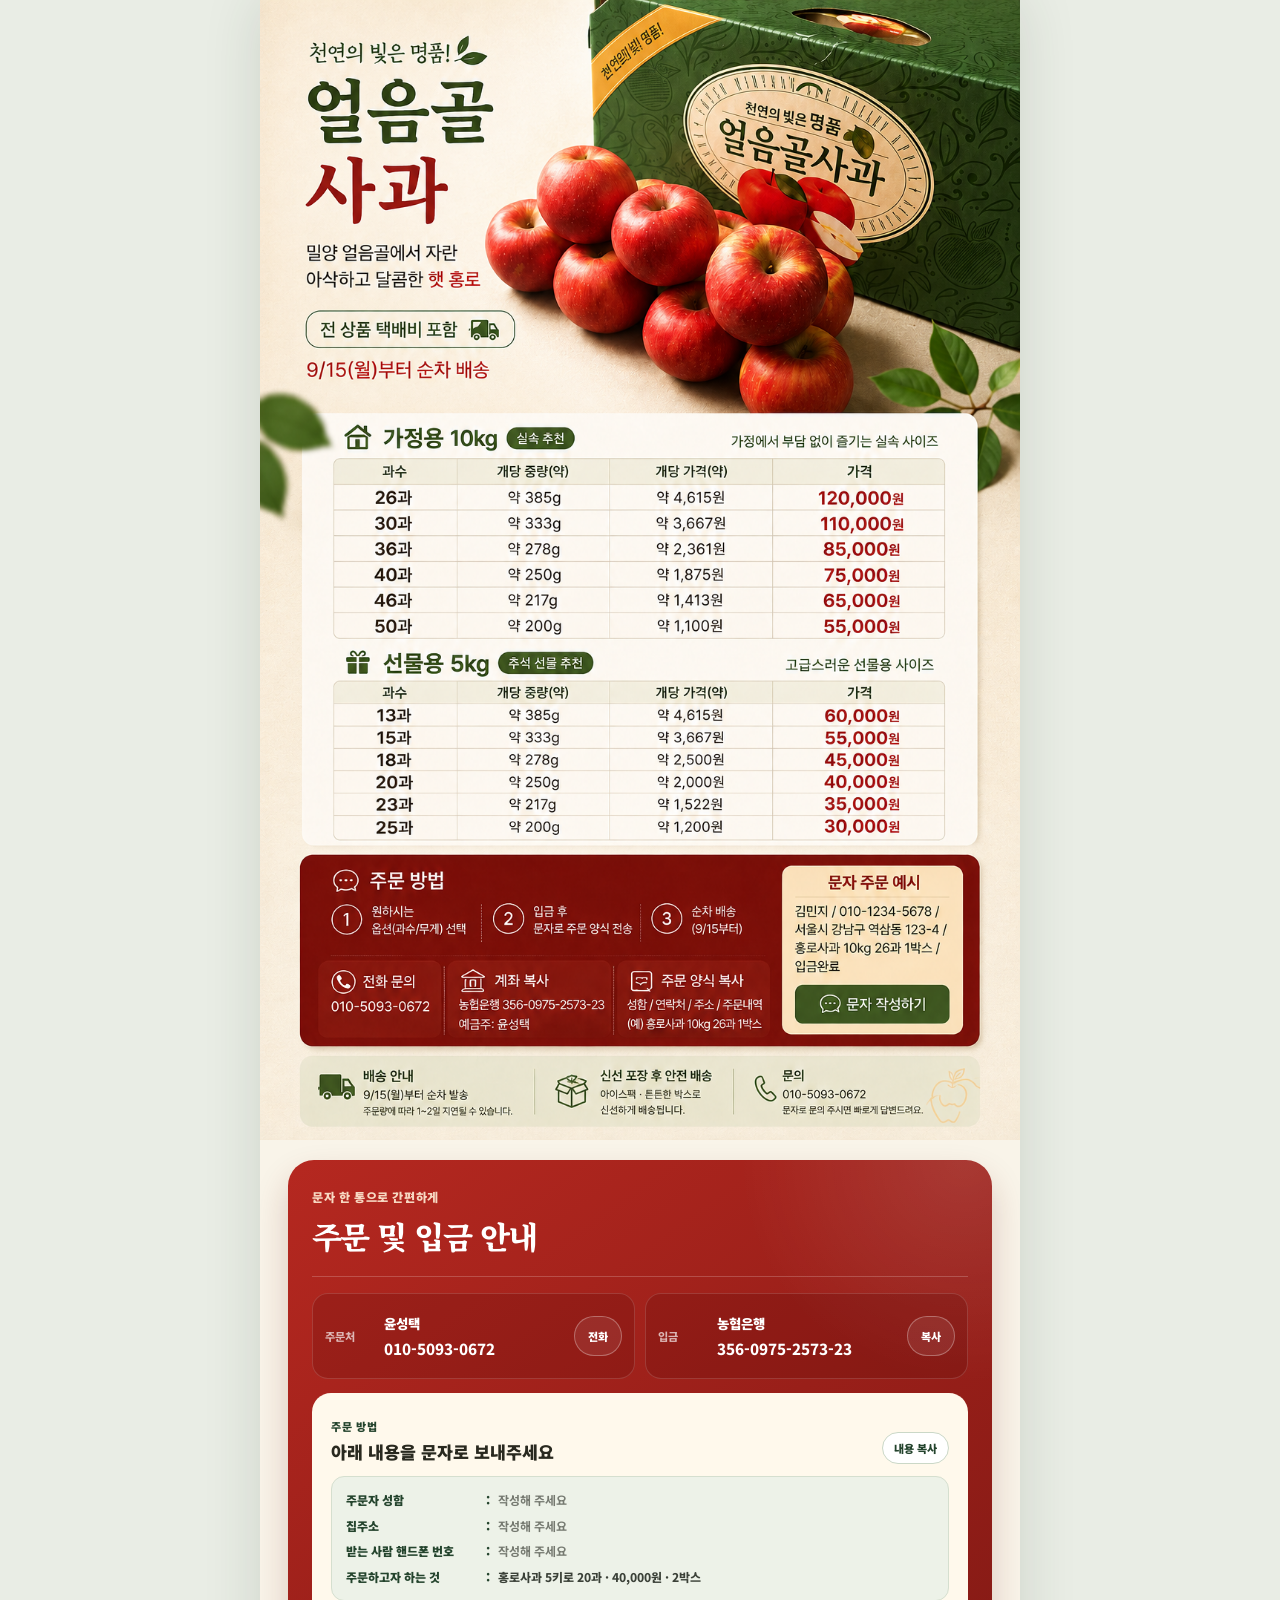
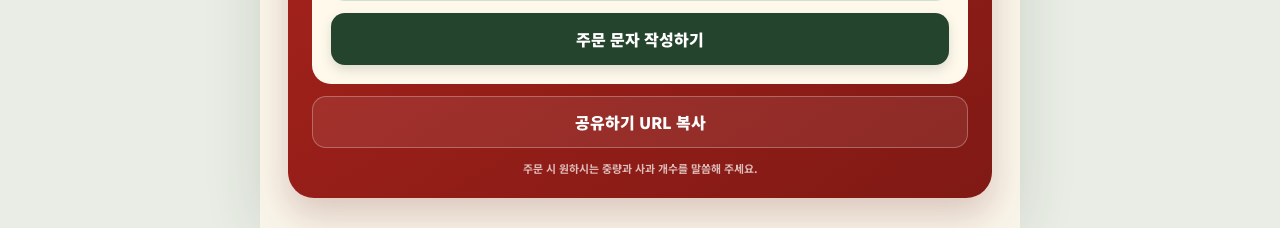
==== index.html @ 50e3d748 "poster2" ====
<!doctype html>
<html lang="ko">
  <head>
    <meta charset="UTF-8" />
    <meta name="viewport" content="width=device-width,initial-scale=1.0" />
    <meta name="theme-color" content="#31563a" />
    <meta
      name="description"
      content="밀양 얼음골 홍로 사과 가격표입니다. 가정용 10kg, 선물용 5kg 가격과 주문 정보를 확인하세요."
    />
    <title>얼음골 사과 · 홍로 가격표</title>
    <link rel="preconnect" href="https://fonts.googleapis.com" />
    <link rel="preconnect" href="https://fonts.gstatic.com" crossorigin />
    <link
      href="https://fonts.googleapis.com/css2?family=Noto+Sans+KR:wght@500;600;700;800;900&family=Noto+Serif+KR:wght@700;800;900&display=swap"
      rel="stylesheet"
    />
    <link rel="stylesheet" href="styles.css?v=20260901-5" />
  </head>
  <body>
    <main>
      <section class="poster" aria-label="얼음골 사과 상품 및 가격 안내">
        <img
          src="./poster2.png"
          alt="얼음골 사과 홍로 상품 안내. 가정용 10kg과 선물용 5kg 가격표, 9월 15일 배송 시작 안내"
        />
      </section>
      <section class="order-card" aria-labelledby="order-title">
        <div class="order-title-wrap">
          <p class="section-kicker">문자 한 통으로 간편하게</p>
          <h2 id="order-title">주문 및 입금 안내</h2>
        </div>
        <div class="order-grid">
          <div class="info-row">
            <span class="info-label">주문처</span>
            <div class="info-copy">
              <strong>윤성택</strong><a href="tel:01050930672">010-5093-0672</a>
            </div>
            <a
              class="icon-button"
              href="tel:01050930672"
              aria-label="윤성택에게 전화하기"
              >전화</a
            >
          </div>
          <div class="info-row">
            <span class="info-label">입금</span>
            <div class="info-copy">
              <strong>농협은행</strong
              ><button class="account" type="button" data-copy="3560975257323">
                356-0975-2573-23
              </button>
            </div>
            <button
              class="icon-button"
              type="button"
              data-copy="3560975257323"
              aria-label="계좌번호 복사"
            >
              복사
            </button>
          </div>
        </div>
        <div class="order-method">
          <div class="order-method-heading">
            <div>
              <span>주문 방법</span>
              <h3>아래 내용을 문자로 보내주세요</h3>
            </div>
            <button class="template-copy" type="button" id="copyOrderButton">
              내용 복사
            </button>
          </div>
          <div class="order-template" aria-label="주문 문자 양식">
            <p>
              <span>주문자 성함</span><strong>:</strong><em>작성해 주세요</em>
            </p>
            <p><span>집주소</span><strong>:</strong><em>작성해 주세요</em></p>
            <p>
              <span>받는 사람 핸드폰 번호</span><strong>:</strong
              ><em>작성해 주세요</em>
            </p>
            <p class="example">
              <span>주문하고자 하는 것</span><strong>:</strong
              ><em>홍로사과 5키로 20과 · 40,000원 · 2박스</em>
            </p>
          </div>
          <a class="sms-button" id="smsButton" href="sms:01050930672"
            >주문 문자 작성하기</a
          >
        </div>
        <button class="share-button" type="button" id="shareButton">
          공유하기 URL 복사
        </button>
        <p class="order-note">
          주문 시 원하시는 중량과 사과 개수를 말씀해 주세요.
        </p>
      </section>
    </main>
    <div class="toast" role="status" aria-live="polite"></div>
    <script src="script.js?v=20260901-5"></script>
  </body>
</html>
---- styles.css ----
:root {
  color-scheme: light;
  --green: #31563a;
  --green-deep: #24442d;
  --green-soft: #edf2e8;
  --red: #b92821;
  --red-deep: #8f1c17;
  --cream: #fff7e8;
  --ink: #29291f;
  font-family: "Noto Sans KR", "Apple SD Gothic Neo", sans-serif;
}

* { box-sizing: border-box; }
html { background: #e9ede5; }
body { margin: 0; color: var(--ink); background: #e9ede5; }
button, a { -webkit-tap-highlight-color: transparent; }
button { font: inherit; }
a { color: inherit; }

main {
  width: min(100%, 760px);
  min-height: 100vh;
  margin: 0 auto;
  overflow: hidden;
  background: #f9f4e9;
  box-shadow: 0 0 54px rgba(46, 58, 43, .14);
}

.poster { margin: 0; padding: 0; background: #fbf4e7; }
.poster img { display: block; width: 100%; height: auto; }

.order-card {
  margin: 20px 28px 30px;
  padding: 28px 24px 22px;
  border-radius: 26px;
  color: #fff;
  background:
    radial-gradient(circle at 96% 0%, rgba(255,255,255,.11), transparent 14rem),
    linear-gradient(145deg, #b52820 0%, #991f19 52%, #801914 100%);
  box-shadow: 0 17px 34px rgba(104, 24, 18, .20);
}

.order-title-wrap {
  padding-bottom: 18px;
  border-bottom: 1px solid rgba(255,255,255,.20);
}
.section-kicker {
  margin: 0 0 7px;
  color: #f7d8c2;
  font-size: .76rem;
  font-weight: 900;
  letter-spacing: .05em;
}
.order-card h2 {
  margin: 0;
  font-family: "Noto Serif KR", serif;
  font-size: 1.95rem;
  font-weight: 900;
  letter-spacing: -.05em;
}

.order-grid {
  display: grid;
  grid-template-columns: 1fr 1fr;
  gap: 10px;
  margin-top: 16px;
}
.info-row {
  display: grid;
  grid-template-columns: 50px 1fr 48px;
  min-height: 86px;
  padding: 12px;
  align-items: center;
  gap: 9px;
  border: 1px solid rgba(255,255,255,.14);
  border-radius: 16px;
  background: rgba(65, 6, 5, .16);
}
.info-label {
  color: rgba(255,255,255,.68);
  font-size: .70rem;
  font-weight: 800;
}
.info-copy { min-width: 0; }
.info-copy strong {
  display: block;
  margin-bottom: 3px;
  font-size: .84rem;
  font-weight: 900;
}
.info-copy a,
.account {
  color: #fff;
  font-size: .95rem;
  font-weight: 800;
  line-height: 1.35;
  text-decoration: none;
}
.account {
  max-width: 100%;
  padding: 0;
  border: 0;
  background: none;
  text-align: left;
  cursor: pointer;
}
.icon-button {
  display: grid;
  min-width: 44px;
  height: 40px;
  padding: 0 8px;
  place-items: center;
  border: 1px solid rgba(255,255,255,.30);
  border-radius: 999px;
  color: #fff;
  background: rgba(255,255,255,.08);
  font-size: .69rem;
  font-weight: 900;
  text-decoration: none;
  cursor: pointer;
}

.order-method {
  margin-top: 14px;
  padding: 19px;
  border-radius: 19px;
  color: var(--ink);
  background: #fff9ec;
}
.order-method-heading {
  display: flex;
  align-items: flex-end;
  justify-content: space-between;
  gap: 12px;
  margin-bottom: 12px;
}
.order-method-heading span {
  color: var(--green-deep);
  font-size: .69rem;
  font-weight: 900;
  letter-spacing: .07em;
}
.order-method-heading h3 {
  margin: 3px 0 0;
  font-size: 1.08rem;
  font-weight: 900;
}
.template-copy {
  flex: none;
  padding: 7px 11px;
  border: 1px solid #cbd8c7;
  border-radius: 999px;
  color: var(--green-deep);
  background: #fff;
  font-size: .69rem;
  font-weight: 900;
  cursor: pointer;
}
.order-template {
  padding: 14px;
  border: 1px solid #d5dfcf;
  border-radius: 13px;
  background: var(--green-soft);
}
.order-template p {
  display: grid;
  grid-template-columns: 136px 8px 1fr;
  gap: 4px;
  margin: 0;
  align-items: start;
  color: #4a5147;
  font-size: .75rem;
  font-weight: 700;
  line-height: 1.55;
}
.order-template p + p { margin-top: 7px; }
.order-template span,
.order-template strong { color: var(--green-deep); font-weight: 900; }
.order-template em { color: #757970; font-style: normal; font-weight: 700; }
.order-template .example em { color: #3b4138; font-weight: 800; }

.sms-button,
.share-button {
  display: flex;
  width: 100%;
  min-height: 52px;
  justify-content: center;
  align-items: center;
  border-radius: 14px;
  font-weight: 900;
  cursor: pointer;
}
.sms-button {
  margin-top: 12px;
  border: 0;
  color: #fff;
  background: var(--green-deep);
  text-decoration: none;
  box-shadow: 0 5px 12px rgba(38, 68, 45, .16);
}
.share-button {
  margin-top: 12px;
  border: 1px solid rgba(255,255,255,.28);
  color: #fff;
  background: rgba(255,255,255,.08);
}
.order-note {
  margin: 12px 0 0;
  color: rgba(255,255,255,.70);
  font-size: .68rem;
  font-weight: 700;
  text-align: center;
}

.toast {
  position: fixed;
  left: 50%;
  bottom: 24px;
  z-index: 20;
  padding: 11px 16px;
  border-radius: 999px;
  color: #fff;
  background: rgba(31, 31, 27, .94);
  font-size: .84rem;
  font-weight: 700;
  opacity: 0;
  pointer-events: none;
  transform: translate(-50%, 10px);
  transition: .2s ease;
}
.toast.show { opacity: 1; transform: translate(-50%, 0); }

button:focus-visible,
a:focus-visible { outline: 3px solid rgba(255,255,255,.85); outline-offset: 3px; }

@media (max-width: 600px) {
  .order-card { margin: 12px 14px 24px; padding: 23px 16px 18px; border-radius: 22px; }
  .order-grid { grid-template-columns: 1fr; }
  .order-method { padding: 16px; }
  .order-template p { grid-template-columns: 1fr; gap: 1px; }
  .order-template p strong { display: none; }
  .order-template p em { margin-top: 1px; }
}

@media (max-width: 390px) {
  .order-card h2 { font-size: 1.65rem; }
  .order-method-heading { align-items: flex-start; }
  .order-method-heading h3 { font-size: .98rem; }
  .template-copy { padding: 6px 9px; }
}

@media (prefers-reduced-motion: reduce) {
  * { transition: none !important; }
}
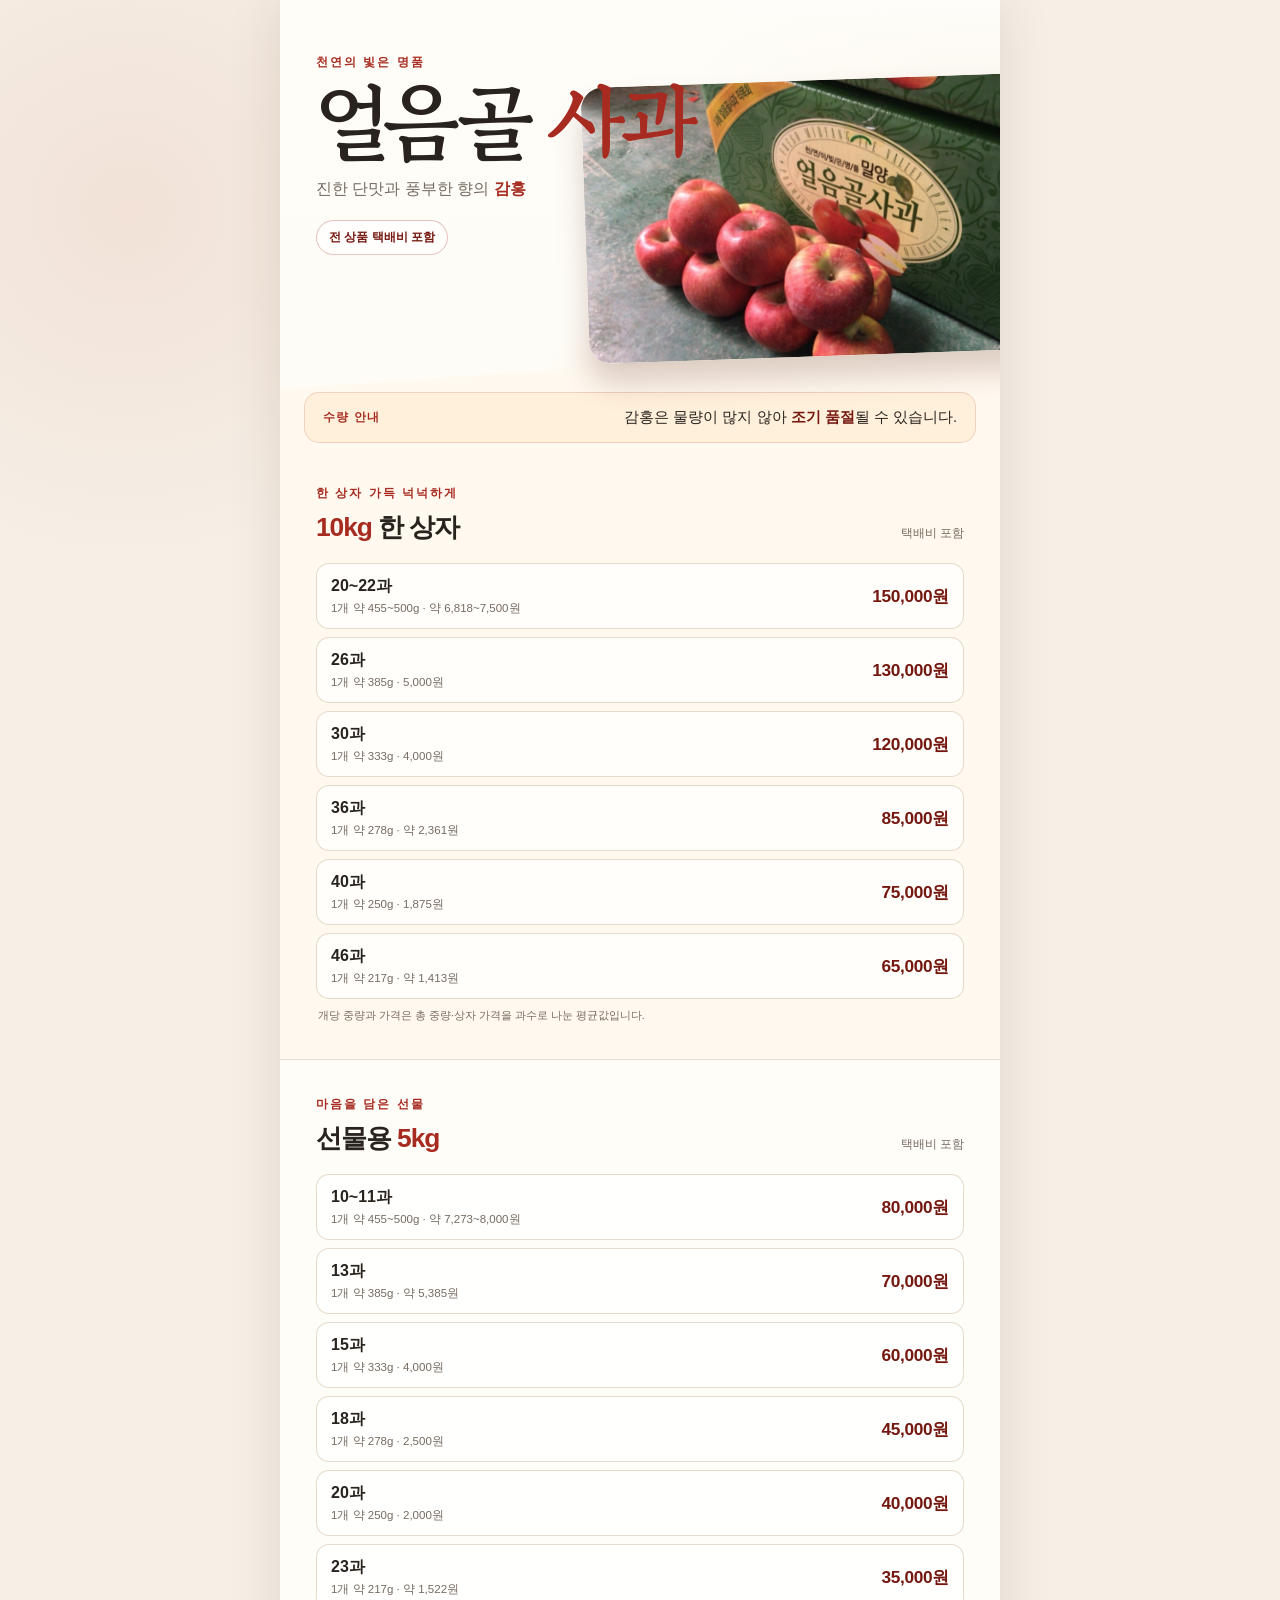
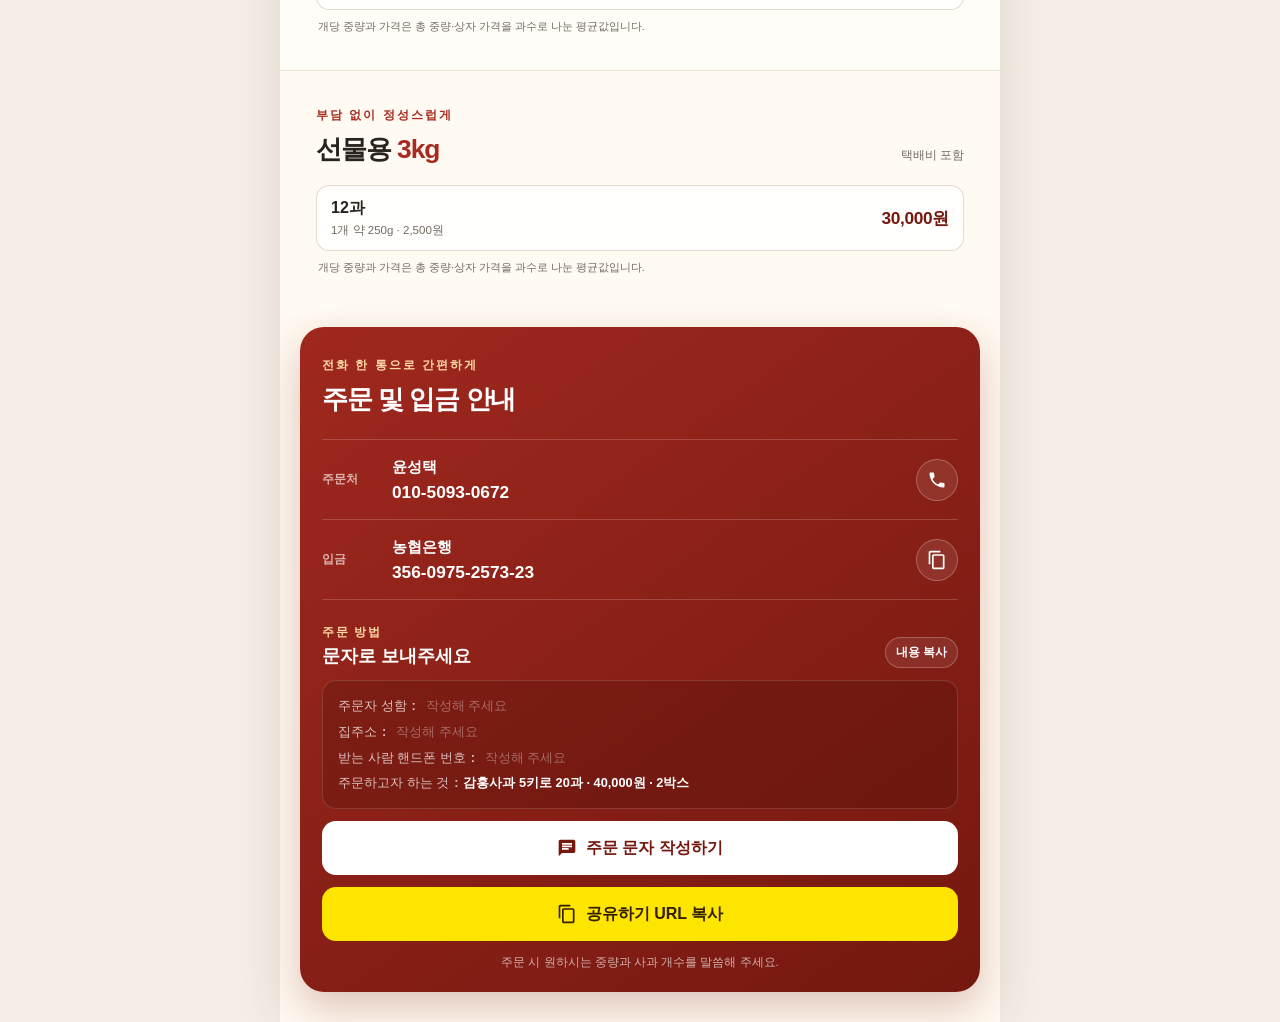
==== commit c31c9ffa: "Update price page for Gamhong apples" ====
--- a/index.html
+++ b/index.html
@@ -2,62 +2,128 @@
 <html lang="ko">
   <head>
     <meta charset="UTF-8" />
-    <meta name="viewport" content="width=device-width,initial-scale=1.0" />
-    <meta name="theme-color" content="#31563a" />
+    <meta name="viewport" content="width=device-width, initial-scale=1.0" />
+    <meta name="theme-color" content="#8f1d16" />
     <meta
       name="description"
-      content="밀양 얼음골 홍로 사과 가격표입니다. 가정용 10kg, 선물용 5kg 가격과 주문 정보를 확인하세요."
+      content="밀양 얼음골 감홍 사과 가격표입니다. 10kg, 선물용 5kg·3kg 가격과 주문 정보를 확인하세요."
     />
-    <title>얼음골 사과 · 홍로 가격표</title>
+    <meta property="og:type" content="website" />
+    <meta property="og:title" content="얼음골 사과 · 감홍 가격표" />
+    <meta
+      property="og:description"
+      content="10kg · 선물용 5kg·3kg / 택배비 포함"
+    />
+    <meta property="og:url" content="https://dev-wonny.github.io/eoreumgol-apple/?v=20261009-gamhong" />
+    <meta property="og:image" content="https://dev-wonny.github.io/eoreumgol-apple/apple-preview-20260915.png" />
+    <meta property="og:image:type" content="image/png" />
+    <meta property="og:image:width" content="1080" />
+    <meta property="og:image:height" content="584" />
+    <meta property="og:image:alt" content="빨간 얼음골 사과와 초록색 사과 상자" />
+    <title>얼음골 사과 · 감홍 가격표</title>
     <link rel="preconnect" href="https://fonts.googleapis.com" />
     <link rel="preconnect" href="https://fonts.gstatic.com" crossorigin />
     <link
-      href="https://fonts.googleapis.com/css2?family=Noto+Sans+KR:wght@500;600;700;800;900&family=Noto+Serif+KR:wght@700;800;900&display=swap"
+      href="https://fonts.googleapis.com/css2?family=Gowun+Batang:wght@700&family=Pretendard:wght@400;500;600;700;800&display=swap"
       rel="stylesheet"
     />
-    <link rel="stylesheet" href="styles.css?v=20260901-5" />
+    <link rel="stylesheet" href="styles.css" />
   </head>
   <body>
     <main>
-      <section class="poster" aria-label="얼음골 사과 상품 및 가격 안내">
-        <img
-          src="./poster2.png"
-          alt="얼음골 사과 홍로 상품 안내. 가정용 10kg과 선물용 5kg 가격표, 9월 15일 배송 시작 안내"
-        />
+      <section class="hero" aria-labelledby="page-title">
+        <div class="hero-copy">
+          <p class="eyebrow">천연의 빛은 명품</p>
+          <h1 id="page-title">얼음골 <span>사과</span></h1>
+          <p class="variety">진한 단맛과 풍부한 향의 <strong>감홍</strong></p>
+          <div class="delivery-badge">전 상품 택배비 포함</div>
+        </div>
+        <div class="apple-visual" aria-hidden="true">
+          <div class="leaf"></div>
+          <div class="apple-glow"></div>
+          <img src="apple-box.png" alt="" />
+        </div>
       </section>
+
+      <div class="availability-notice" role="note">
+        <span>수량 안내</span>
+        <p>감홍은 물량이 많지 않아 <strong>조기 품절</strong>될 수 있습니다.</p>
+      </div>
+
+      <section class="price-section" aria-labelledby="home-title">
+        <div class="section-heading">
+          <div>
+            <p class="section-kicker">한 상자 가득 넉넉하게</p>
+            <h2 id="home-title"><span>10kg</span> 한 상자</h2>
+          </div>
+          <p>택배비 포함</p>
+        </div>
+        <ul class="price-list">
+          <li><div class="count-info"><span class="count">20~22과</span><small>1개 약 455~500g · 약 6,818~7,500원</small></div><strong>150,000원</strong></li>
+          <li><div class="count-info"><span class="count">26과</span><small>1개 약 385g · 5,000원</small></div><strong>130,000원</strong></li>
+          <li><div class="count-info"><span class="count">30과</span><small>1개 약 333g · 4,000원</small></div><strong>120,000원</strong></li>
+          <li><div class="count-info"><span class="count">36과</span><small>1개 약 278g · 약 2,361원</small></div><strong>85,000원</strong></li>
+          <li><div class="count-info"><span class="count">40과</span><small>1개 약 250g · 1,875원</small></div><strong>75,000원</strong></li>
+          <li><div class="count-info"><span class="count">46과</span><small>1개 약 217g · 약 1,413원</small></div><strong>65,000원</strong></li>
+        </ul>
+        <p class="unit-note">개당 중량과 가격은 총 중량·상자 가격을 과수로 나눈 평균값입니다.</p>
+      </section>
+
+      <section class="price-section gift" aria-labelledby="gift-title">
+        <div class="section-heading">
+          <div>
+            <p class="section-kicker">마음을 담은 선물</p>
+            <h2 id="gift-title">선물용 <span>5kg</span></h2>
+          </div>
+          <p>택배비 포함</p>
+        </div>
+        <ul class="price-list">
+          <li><div class="count-info"><span class="count">10~11과</span><small>1개 약 455~500g · 약 7,273~8,000원</small></div><strong>80,000원</strong></li>
+          <li><div class="count-info"><span class="count">13과</span><small>1개 약 385g · 약 5,385원</small></div><strong>70,000원</strong></li>
+          <li><div class="count-info"><span class="count">15과</span><small>1개 약 333g · 4,000원</small></div><strong>60,000원</strong></li>
+          <li><div class="count-info"><span class="count">18과</span><small>1개 약 278g · 2,500원</small></div><strong>45,000원</strong></li>
+          <li><div class="count-info"><span class="count">20과</span><small>1개 약 250g · 2,000원</small></div><strong>40,000원</strong></li>
+          <li><div class="count-info"><span class="count">23과</span><small>1개 약 217g · 약 1,522원</small></div><strong>35,000원</strong></li>
+        </ul>
+        <p class="unit-note">개당 중량과 가격은 총 중량·상자 가격을 과수로 나눈 평균값입니다.</p>
+      </section>
+
+      <section class="price-section compact" aria-labelledby="gift-small-title">
+        <div class="section-heading">
+          <div>
+            <p class="section-kicker">부담 없이 정성스럽게</p>
+            <h2 id="gift-small-title">선물용 <span>3kg</span></h2>
+          </div>
+          <p>택배비 포함</p>
+        </div>
+        <ul class="price-list">
+          <li><div class="count-info"><span class="count">12과</span><small>1개 약 250g · 2,500원</small></div><strong>30,000원</strong></li>
+        </ul>
+        <p class="unit-note">개당 중량과 가격은 총 중량·상자 가격을 과수로 나눈 평균값입니다.</p>
+      </section>
+
       <section class="order-card" aria-labelledby="order-title">
-        <div class="order-title-wrap">
-          <p class="section-kicker">문자 한 통으로 간편하게</p>
-          <h2 id="order-title">주문 및 입금 안내</h2>
-        </div>
+        <p class="section-kicker">전화 한 통으로 간편하게</p>
+        <h2 id="order-title">주문 및 입금 안내</h2>
         <div class="order-grid">
           <div class="info-row">
             <span class="info-label">주문처</span>
-            <div class="info-copy">
-              <strong>윤성택</strong><a href="tel:01050930672">010-5093-0672</a>
+            <div>
+              <strong>윤성택</strong>
+              <a href="tel:01050930672">010-5093-0672</a>
             </div>
-            <a
-              class="icon-button"
-              href="tel:01050930672"
-              aria-label="윤성택에게 전화하기"
-              >전화</a
-            >
+            <a class="icon-button" href="tel:01050930672" aria-label="윤성택에게 전화하기">
+              <svg viewBox="0 0 24 24" aria-hidden="true"><path d="M6.6 10.8c1.4 2.8 3.8 5.1 6.6 6.6l2.2-2.2c.3-.3.7-.4 1-.2 1.1.4 2.3.6 3.6.6.6 0 1 .4 1 1V20c0 .6-.4 1-1 1C10.6 21 3 13.4 3 4c0-.6.4-1 1-1h3.5c.6 0 1 .4 1 1 0 1.3.2 2.5.6 3.6.1.4 0 .8-.2 1l-2.3 2.2Z"/></svg>
+            </a>
           </div>
           <div class="info-row">
             <span class="info-label">입금</span>
-            <div class="info-copy">
-              <strong>농협은행</strong
-              ><button class="account" type="button" data-copy="3560975257323">
-                356-0975-2573-23
-              </button>
+            <div>
+              <strong>농협은행</strong>
+              <button class="account" type="button" data-copy="3560975257323">356-0975-2573-23</button>
             </div>
-            <button
-              class="icon-button"
-              type="button"
-              data-copy="3560975257323"
-              aria-label="계좌번호 복사"
-            >
-              복사
+            <button class="icon-button copy-button" type="button" data-copy="3560975257323" aria-label="계좌번호 복사">
+              <svg viewBox="0 0 24 24" aria-hidden="true"><path d="M16 1H4c-1.1 0-2 .9-2 2v14h2V3h12V1Zm3 4H8c-1.1 0-2 .9-2 2v14c0 1.1.9 2 2 2h11c1.1 0 2-.9 2-2V7c0-1.1-.9-2-2-2Zm0 16H8V7h11v14Z"/></svg>
             </button>
           </div>
         </div>
@@ -65,39 +131,33 @@
           <div class="order-method-heading">
             <div>
               <span>주문 방법</span>
-              <h3>아래 내용을 문자로 보내주세요</h3>
+              <h3>문자로 보내주세요</h3>
             </div>
-            <button class="template-copy" type="button" id="copyOrderButton">
-              내용 복사
-            </button>
+            <button class="template-copy" type="button" id="copyOrderButton">내용 복사</button>
           </div>
           <div class="order-template" aria-label="주문 문자 양식">
-            <p>
-              <span>주문자 성함</span><strong>:</strong><em>작성해 주세요</em>
-            </p>
-            <p><span>집주소</span><strong>:</strong><em>작성해 주세요</em></p>
-            <p>
-              <span>받는 사람 핸드폰 번호</span><strong>:</strong
-              ><em>작성해 주세요</em>
-            </p>
+            <p><span>주문자 성함</span><strong>:</strong></p>
+            <p><span>집주소</span><strong>:</strong></p>
+            <p><span>받는 사람 핸드폰 번호</span><strong>:</strong></p>
             <p class="example">
-              <span>주문하고자 하는 것</span><strong>:</strong
-              ><em>홍로사과 5키로 20과 · 40,000원 · 2박스</em>
+              <span>주문하고자 하는 것</span><strong>:</strong>
+              <em>감홍사과 5키로 20과 · 40,000원 · 2박스</em>
             </p>
           </div>
-          <a class="sms-button" id="smsButton" href="sms:01050930672"
-            >주문 문자 작성하기</a
-          >
+          <a class="sms-button" id="smsButton" href="sms:01050930672">
+            <svg viewBox="0 0 24 24" aria-hidden="true"><path d="M20 2H4c-1.1 0-2 .9-2 2v18l4-4h14c1.1 0 2-.9 2-2V4c0-1.1-.9-2-2-2ZM6 9h12v2H6V9Zm8 5H6v-2h8v2Zm4-6H6V6h12v2Z"/></svg>
+            주문 문자 작성하기
+          </a>
         </div>
         <button class="share-button" type="button" id="shareButton">
+          <svg viewBox="0 0 24 24" aria-hidden="true"><path d="M16 1H4c-1.1 0-2 .9-2 2v14h2V3h12V1Zm3 4H8c-1.1 0-2 .9-2 2v14c0 1.1.9 2 2 2h11c1.1 0 2-.9 2-2V7c0-1.1-.9-2-2-2Zm0 16H8V7h11v14Z"/></svg>
           공유하기 URL 복사
         </button>
-        <p class="order-note">
-          주문 시 원하시는 중량과 사과 개수를 말씀해 주세요.
-        </p>
+        <p class="order-note">주문 시 원하시는 중량과 사과 개수를 말씀해 주세요.</p>
       </section>
     </main>
+
     <div class="toast" role="status" aria-live="polite"></div>
-    <script src="script.js?v=20260901-5"></script>
+    <script src="script.js"></script>
   </body>
 </html>
--- a/styles.css
+++ b/styles.css
@@ -1,228 +1,196 @@
 :root {
   color-scheme: light;
-  --green: #31563a;
-  --green-deep: #24442d;
-  --green-soft: #edf2e8;
-  --red: #b92821;
-  --red-deep: #8f1c17;
-  --cream: #fff7e8;
-  --ink: #29291f;
-  font-family: "Noto Sans KR", "Apple SD Gothic Neo", sans-serif;
+  --red: #a72b20;
+  --deep-red: #741810;
+  --cream: #fff9ef;
+  --ink: #29231e;
+  --muted: #756b61;
+  --line: #eadfd0;
+  font-family: Pretendard, "Apple SD Gothic Neo", sans-serif;
 }
 
 * { box-sizing: border-box; }
-html { background: #e9ede5; }
-body { margin: 0; color: var(--ink); background: #e9ede5; }
+
+body {
+  margin: 0;
+  color: var(--ink);
+  background:
+    radial-gradient(circle at 10% 8%, rgba(202, 71, 48, .08), transparent 22rem),
+    #f5efe6;
+}
+
 button, a { -webkit-tap-highlight-color: transparent; }
 button { font: inherit; }
-a { color: inherit; }
 
 main {
-  width: min(100%, 760px);
+  width: min(100%, 720px);
   min-height: 100vh;
   margin: 0 auto;
   overflow: hidden;
-  background: #f9f4e9;
-  box-shadow: 0 0 54px rgba(46, 58, 43, .14);
-}
-
-.poster { margin: 0; padding: 0; background: #fbf4e7; }
-.poster img { display: block; width: 100%; height: auto; }
+  background: var(--cream);
+  box-shadow: 0 0 50px rgba(72, 40, 20, .12);
+}
+
+.hero {
+  position: relative;
+  min-height: 390px;
+  padding: 54px 36px 42px;
+  display: flex;
+  align-items: flex-start;
+  isolation: isolate;
+  background:
+    linear-gradient(115deg, rgba(255, 253, 248, .97) 0 48%, rgba(255, 253, 248, .2) 76%),
+    linear-gradient(180deg, #fffdfa, #f2dfc6);
+}
+
+.hero::after {
+  content: "";
+  position: absolute;
+  inset: auto 0 0;
+  height: 50px;
+  z-index: -1;
+  background: linear-gradient(to bottom right, transparent 48%, var(--cream) 50%);
+}
+
+.hero-copy { position: relative; z-index: 2; }
+.eyebrow, .section-kicker {
+  margin: 0 0 8px;
+  color: var(--red);
+  font-size: .78rem;
+  font-weight: 800;
+  letter-spacing: .16em;
+}
+
+h1 {
+  margin: 0;
+  font-family: "Gowun Batang", serif;
+  font-size: clamp(3.1rem, 12vw, 5.2rem);
+  line-height: .98;
+  letter-spacing: -.08em;
+}
+
+h1 span { color: var(--red); }
+.variety { margin: 18px 0 20px; color: var(--muted); font-size: 1rem; }
+.variety strong { color: var(--red); }
+.delivery-badge {
+  display: inline-flex;
+  padding: 8px 12px;
+  border: 1px solid rgba(167, 43, 32, .28);
+  border-radius: 999px;
+  color: var(--deep-red);
+  background: rgba(255,255,255,.65);
+  font-size: .78rem;
+  font-weight: 700;
+}
+
+.apple-visual {
+  position: absolute;
+  right: -60px;
+  bottom: 34px;
+  width: 66%;
+  min-width: 400px;
+  z-index: 1;
+  overflow: hidden;
+  border-radius: 22px;
+  box-shadow: 0 20px 30px rgba(80, 26, 15, .2);
+  transform: rotate(-2deg);
+}
+.apple-visual img { display: block; width: 100%; aspect-ratio: 1.72; object-fit: cover; object-position: center; }
+.apple-glow {
+  position: absolute;
+  width: 80%; height: 70%;
+  right: 10%; top: 10%;
+  z-index: -1;
+  border-radius: 50%;
+  background: rgba(190, 48, 28, .18);
+  filter: blur(30px);
+}
+
+.availability-notice {
+  display: flex;
+  margin: 2px 24px 6px;
+  padding: 15px 18px;
+  align-items: center;
+  justify-content: space-between;
+  gap: 16px;
+  border: 1px solid rgba(167, 43, 32, .16);
+  border-radius: 15px;
+  background: #fff0dc;
+}
+.availability-notice span { flex: none; color: var(--red); font-size: .72rem; font-weight: 800; letter-spacing: .1em; }
+.availability-notice p { margin: 0; font-size: .92rem; text-align: right; }
+.availability-notice strong { color: var(--deep-red); }
+
+.price-section { padding: 36px; }
+.price-section + .price-section { border-top: 1px solid var(--line); }
+.gift { background: #fffdf8; }
+.compact { padding-bottom: 40px; background: #fffaf2; }
+.section-heading { display: flex; justify-content: space-between; align-items: end; margin-bottom: 18px; }
+.section-heading h2, .order-card h2 { margin: 0; font-size: 1.65rem; letter-spacing: -.04em; }
+.section-heading h2 span { color: var(--red); }
+.section-heading > p { margin: 0 0 3px; color: var(--muted); font-size: .75rem; }
+.price-list { display: grid; gap: 8px; margin: 0; padding: 0; list-style: none; }
+.price-list li {
+  display: flex;
+  min-height: 66px;
+  padding: 11px 14px;
+  align-items: center;
+  justify-content: space-between;
+  gap: 14px;
+  border: 1px solid rgba(221, 204, 184, .72);
+  border-radius: 13px;
+  background: rgba(255,255,255,.72);
+}
+.count-info { display: flex; min-width: 0; flex-direction: column; gap: 4px; }
+.count { color: var(--ink); font-size: 1rem; font-weight: 800; }
+.count-info small { color: var(--muted); font-size: .72rem; white-space: nowrap; }
+.price-list strong { flex: none; color: var(--deep-red); font-size: 1.08rem; letter-spacing: -.02em; }
+.unit-note { margin: 10px 2px 0; color: var(--muted); font-size: .67rem; }
 
 .order-card {
-  margin: 20px 28px 30px;
-  padding: 28px 24px 22px;
-  border-radius: 26px;
+  margin: 12px 20px 30px;
+  padding: 30px 22px 22px;
+  border-radius: 24px;
   color: #fff;
-  background:
-    radial-gradient(circle at 96% 0%, rgba(255,255,255,.11), transparent 14rem),
-    linear-gradient(145deg, #b52820 0%, #991f19 52%, #801914 100%);
-  box-shadow: 0 17px 34px rgba(104, 24, 18, .20);
-}
-
-.order-title-wrap {
-  padding-bottom: 18px;
-  border-bottom: 1px solid rgba(255,255,255,.20);
-}
-.section-kicker {
-  margin: 0 0 7px;
-  color: #f7d8c2;
-  font-size: .76rem;
-  font-weight: 900;
-  letter-spacing: .05em;
-}
-.order-card h2 {
-  margin: 0;
-  font-family: "Noto Serif KR", serif;
-  font-size: 1.95rem;
-  font-weight: 900;
-  letter-spacing: -.05em;
-}
-
-.order-grid {
-  display: grid;
-  grid-template-columns: 1fr 1fr;
-  gap: 10px;
-  margin-top: 16px;
-}
-.info-row {
-  display: grid;
-  grid-template-columns: 50px 1fr 48px;
-  min-height: 86px;
-  padding: 12px;
-  align-items: center;
-  gap: 9px;
-  border: 1px solid rgba(255,255,255,.14);
-  border-radius: 16px;
-  background: rgba(65, 6, 5, .16);
-}
-.info-label {
-  color: rgba(255,255,255,.68);
-  font-size: .70rem;
-  font-weight: 800;
-}
-.info-copy { min-width: 0; }
-.info-copy strong {
-  display: block;
-  margin-bottom: 3px;
-  font-size: .84rem;
-  font-weight: 900;
-}
-.info-copy a,
-.account {
-  color: #fff;
-  font-size: .95rem;
-  font-weight: 800;
-  line-height: 1.35;
-  text-decoration: none;
-}
-.account {
-  max-width: 100%;
-  padding: 0;
-  border: 0;
-  background: none;
-  text-align: left;
-  cursor: pointer;
-}
-.icon-button {
-  display: grid;
-  min-width: 44px;
-  height: 40px;
-  padding: 0 8px;
-  place-items: center;
-  border: 1px solid rgba(255,255,255,.30);
-  border-radius: 999px;
-  color: #fff;
-  background: rgba(255,255,255,.08);
-  font-size: .69rem;
-  font-weight: 900;
-  text-decoration: none;
-  cursor: pointer;
-}
-
-.order-method {
-  margin-top: 14px;
-  padding: 19px;
-  border-radius: 19px;
-  color: var(--ink);
-  background: #fff9ec;
-}
-.order-method-heading {
-  display: flex;
-  align-items: flex-end;
-  justify-content: space-between;
-  gap: 12px;
-  margin-bottom: 12px;
-}
-.order-method-heading span {
-  color: var(--green-deep);
-  font-size: .69rem;
-  font-weight: 900;
-  letter-spacing: .07em;
-}
-.order-method-heading h3 {
-  margin: 3px 0 0;
-  font-size: 1.08rem;
-  font-weight: 900;
-}
-.template-copy {
-  flex: none;
-  padding: 7px 11px;
-  border: 1px solid #cbd8c7;
-  border-radius: 999px;
-  color: var(--green-deep);
-  background: #fff;
-  font-size: .69rem;
-  font-weight: 900;
-  cursor: pointer;
-}
-.order-template {
-  padding: 14px;
-  border: 1px solid #d5dfcf;
-  border-radius: 13px;
-  background: var(--green-soft);
-}
-.order-template p {
-  display: grid;
-  grid-template-columns: 136px 8px 1fr;
-  gap: 4px;
-  margin: 0;
-  align-items: start;
-  color: #4a5147;
-  font-size: .75rem;
-  font-weight: 700;
-  line-height: 1.55;
-}
-.order-template p + p { margin-top: 7px; }
-.order-template span,
-.order-template strong { color: var(--green-deep); font-weight: 900; }
-.order-template em { color: #757970; font-style: normal; font-weight: 700; }
-.order-template .example em { color: #3b4138; font-weight: 800; }
-
-.sms-button,
-.share-button {
-  display: flex;
-  width: 100%;
-  min-height: 52px;
-  justify-content: center;
-  align-items: center;
-  border-radius: 14px;
-  font-weight: 900;
-  cursor: pointer;
-}
-.sms-button {
-  margin-top: 12px;
-  border: 0;
-  color: #fff;
-  background: var(--green-deep);
-  text-decoration: none;
-  box-shadow: 0 5px 12px rgba(38, 68, 45, .16);
-}
-.share-button {
-  margin-top: 12px;
-  border: 1px solid rgba(255,255,255,.28);
-  color: #fff;
-  background: rgba(255,255,255,.08);
-}
-.order-note {
-  margin: 12px 0 0;
-  color: rgba(255,255,255,.70);
-  font-size: .68rem;
-  font-weight: 700;
-  text-align: center;
-}
+  background: linear-gradient(145deg, #9f281e, #741810);
+  box-shadow: 0 16px 38px rgba(117, 24, 16, .24);
+}
+.order-card .section-kicker { color: #ffd8a8; }
+.order-grid { margin-top: 22px; border-top: 1px solid rgba(255,255,255,.18); }
+.info-row { display: grid; grid-template-columns: 60px 1fr 42px; gap: 10px; align-items: center; min-height: 80px; border-bottom: 1px solid rgba(255,255,255,.18); }
+.info-label { color: rgba(255,255,255,.65); font-size: .78rem; font-weight: 700; }
+.info-row strong { display: block; margin-bottom: 4px; font-size: .95rem; }
+.info-row a, .account { color: #fff; font-size: 1.08rem; font-weight: 700; text-decoration: none; }
+.account { padding: 0; border: 0; background: none; cursor: pointer; }
+.icon-button { display: grid; width: 42px; height: 42px; padding: 0; place-items: center; border: 1px solid rgba(255,255,255,.25); border-radius: 50%; color: #fff; background: rgba(255,255,255,.09); cursor: pointer; }
+.icon-button svg, .share-button svg { width: 20px; height: 20px; fill: currentColor; }
+.order-method { margin-top: 22px; }
+.order-method-heading { display: flex; align-items: end; justify-content: space-between; margin-bottom: 12px; }
+.order-method-heading span { color: #ffd8a8; font-size: .72rem; font-weight: 800; letter-spacing: .14em; }
+.order-method-heading h3 { margin: 3px 0 0; font-size: 1.15rem; }
+.template-copy { padding: 7px 10px; border: 1px solid rgba(255,255,255,.24); border-radius: 999px; color: #fff; background: rgba(255,255,255,.08); font-size: .72rem; font-weight: 700; cursor: pointer; }
+.order-template { padding: 15px; border: 1px solid rgba(255,255,255,.14); border-radius: 14px; background: rgba(39, 8, 5, .17); }
+.order-template p { display: grid; grid-template-columns: max-content auto 1fr; gap: 5px; margin: 0; color: rgba(255,255,255,.72); font-size: .8rem; line-height: 1.55; }
+.order-template p + p { margin-top: 6px; }
+.order-template p::after { content: "작성해 주세요"; padding-left: 5px; color: rgba(255,255,255,.35); }
+.order-template .example::after { content: none; }
+.order-template em { color: #fff; font-style: normal; font-weight: 600; }
+.sms-button, .share-button { display: flex; width: 100%; min-height: 54px; justify-content: center; align-items: center; gap: 9px; border: 0; border-radius: 14px; font-weight: 800; cursor: pointer; }
+.sms-button { margin-top: 12px; color: var(--deep-red); background: #fff; text-decoration: none; }
+.share-button { margin-top: 12px; color: #321e00; background: #fee500; }
+.sms-button svg, .share-button svg { width: 20px; height: 20px; fill: currentColor; }
+.share-button:active, .icon-button:active { transform: scale(.98); }
+.order-note { margin: 14px 0 0; color: rgba(255,255,255,.65); font-size: .72rem; text-align: center; }
 
 .toast {
   position: fixed;
-  left: 50%;
-  bottom: 24px;
-  z-index: 20;
+  left: 50%; bottom: 24px;
+  z-index: 10;
   padding: 11px 16px;
   border-radius: 999px;
   color: #fff;
-  background: rgba(31, 31, 27, .94);
+  background: rgba(31, 26, 22, .92);
   font-size: .84rem;
-  font-weight: 700;
   opacity: 0;
   pointer-events: none;
   transform: translate(-50%, 10px);
@@ -230,25 +198,13 @@
 }
 .toast.show { opacity: 1; transform: translate(-50%, 0); }
 
-button:focus-visible,
-a:focus-visible { outline: 3px solid rgba(255,255,255,.85); outline-offset: 3px; }
-
-@media (max-width: 600px) {
-  .order-card { margin: 12px 14px 24px; padding: 23px 16px 18px; border-radius: 22px; }
-  .order-grid { grid-template-columns: 1fr; }
-  .order-method { padding: 16px; }
-  .order-template p { grid-template-columns: 1fr; gap: 1px; }
-  .order-template p strong { display: none; }
-  .order-template p em { margin-top: 1px; }
-}
-
-@media (max-width: 390px) {
-  .order-card h2 { font-size: 1.65rem; }
-  .order-method-heading { align-items: flex-start; }
-  .order-method-heading h3 { font-size: .98rem; }
-  .template-copy { padding: 6px 9px; }
+@media (max-width: 480px) {
+  .hero { min-height: 350px; padding: 44px 24px 34px; }
+  .apple-visual { right: -140px; bottom: 30px; min-width: 410px; }
+  .price-section { padding: 32px 24px; }
+  .price-list li { min-height: 41px; }
 }
 
 @media (prefers-reduced-motion: reduce) {
-  * { transition: none !important; }
-}
+  * { scroll-behavior: auto !important; transition: none !important; }
+}
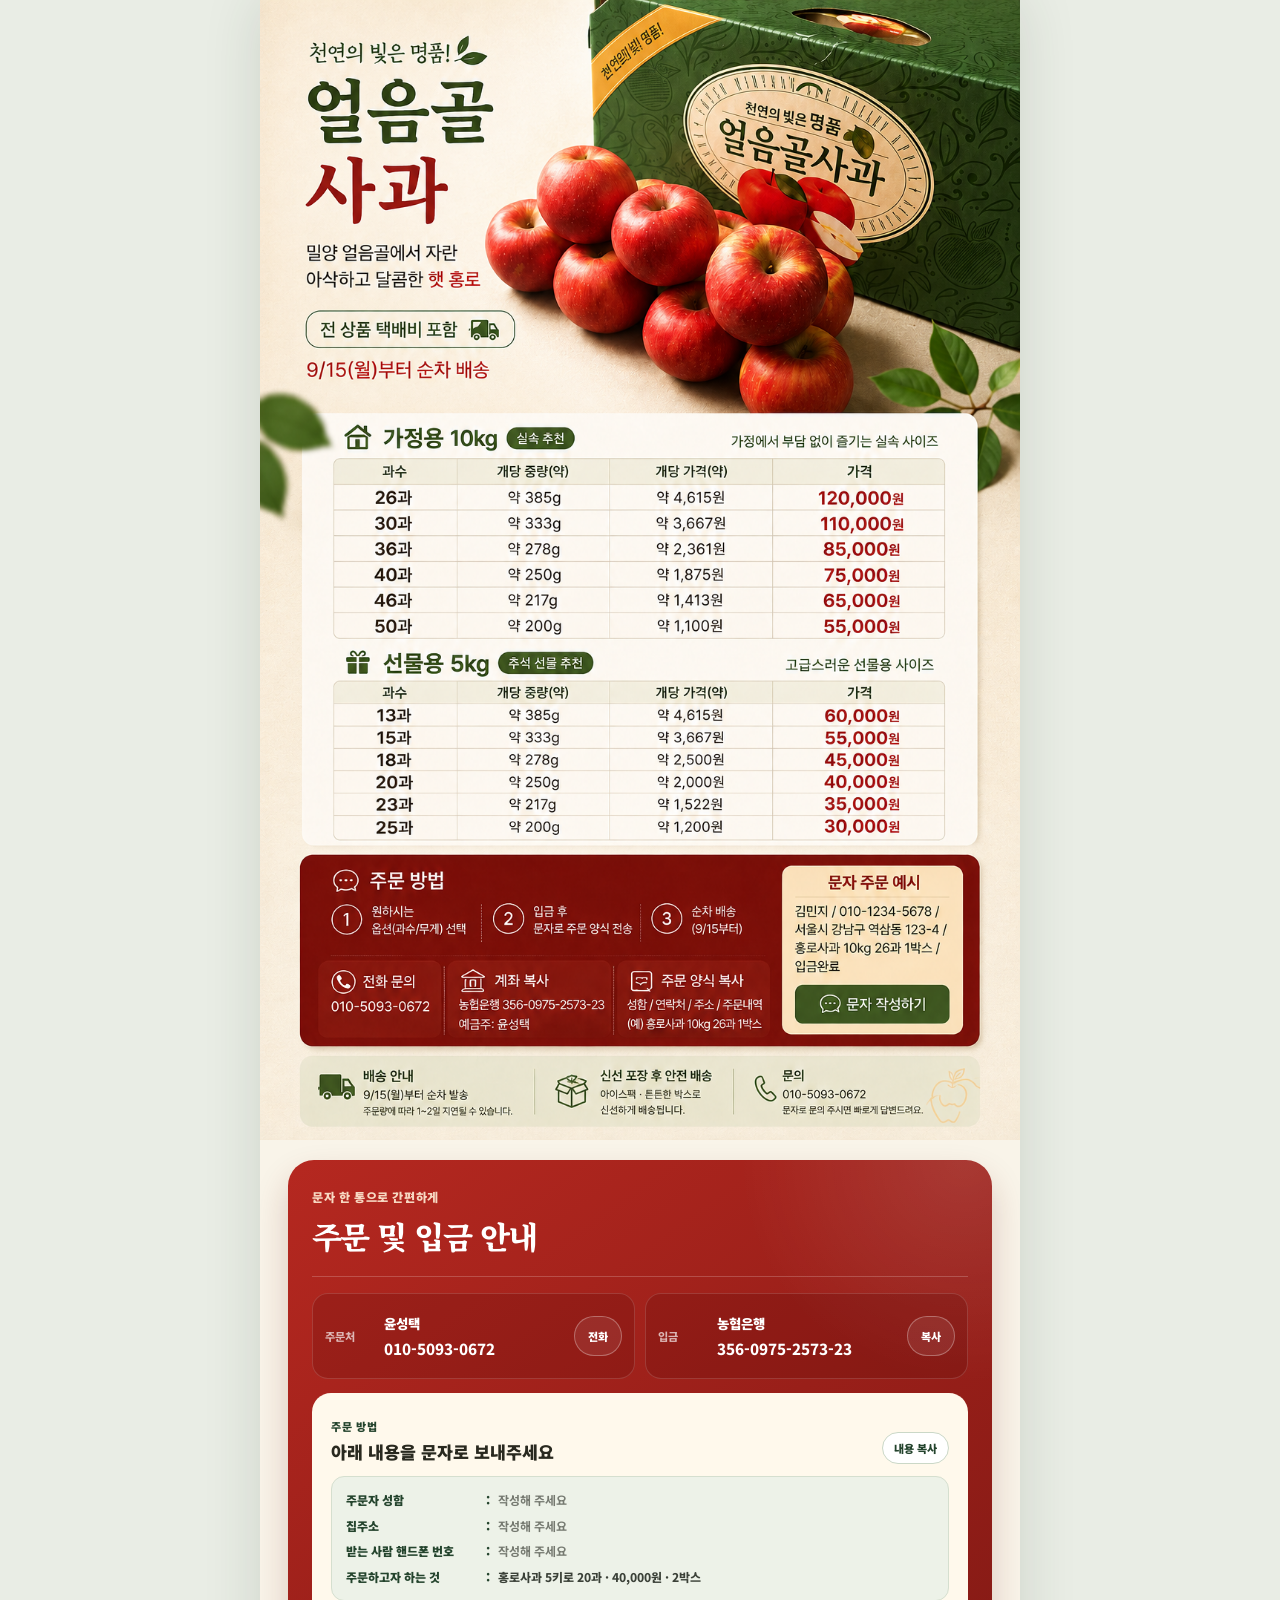
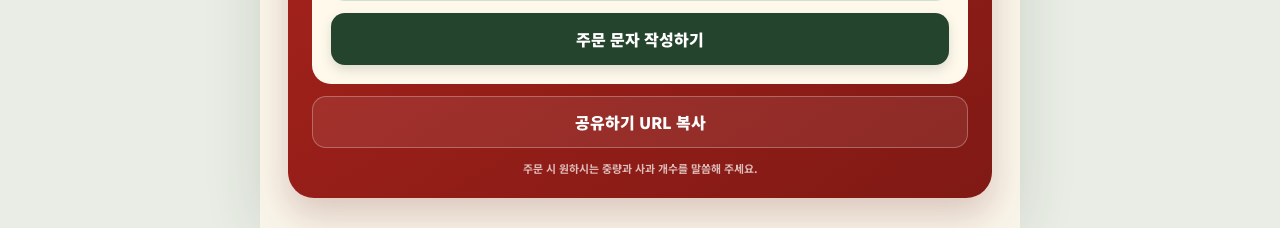
==== commit a30af974: "Merge remote-tracking branch 'origin/main'" ====
--- a/index.html
+++ b/index.html
@@ -2,128 +2,62 @@
 <html lang="ko">
   <head>
     <meta charset="UTF-8" />
-    <meta name="viewport" content="width=device-width, initial-scale=1.0" />
-    <meta name="theme-color" content="#8f1d16" />
+    <meta name="viewport" content="width=device-width,initial-scale=1.0" />
+    <meta name="theme-color" content="#31563a" />
     <meta
       name="description"
-      content="밀양 얼음골 감홍 사과 가격표입니다. 10kg, 선물용 5kg·3kg 가격과 주문 정보를 확인하세요."
+      content="밀양 얼음골 홍로 사과 가격표입니다. 가정용 10kg, 선물용 5kg 가격과 주문 정보를 확인하세요."
     />
-    <meta property="og:type" content="website" />
-    <meta property="og:title" content="얼음골 사과 · 감홍 가격표" />
-    <meta
-      property="og:description"
-      content="10kg · 선물용 5kg·3kg / 택배비 포함"
-    />
-    <meta property="og:url" content="https://dev-wonny.github.io/eoreumgol-apple/?v=20261009-gamhong" />
-    <meta property="og:image" content="https://dev-wonny.github.io/eoreumgol-apple/apple-preview-20260915.png" />
-    <meta property="og:image:type" content="image/png" />
-    <meta property="og:image:width" content="1080" />
-    <meta property="og:image:height" content="584" />
-    <meta property="og:image:alt" content="빨간 얼음골 사과와 초록색 사과 상자" />
-    <title>얼음골 사과 · 감홍 가격표</title>
+    <title>얼음골 사과 · 홍로 가격표</title>
     <link rel="preconnect" href="https://fonts.googleapis.com" />
     <link rel="preconnect" href="https://fonts.gstatic.com" crossorigin />
     <link
-      href="https://fonts.googleapis.com/css2?family=Gowun+Batang:wght@700&family=Pretendard:wght@400;500;600;700;800&display=swap"
+      href="https://fonts.googleapis.com/css2?family=Noto+Sans+KR:wght@500;600;700;800;900&family=Noto+Serif+KR:wght@700;800;900&display=swap"
       rel="stylesheet"
     />
-    <link rel="stylesheet" href="styles.css" />
+    <link rel="stylesheet" href="styles.css?v=20260901-5" />
   </head>
   <body>
     <main>
-      <section class="hero" aria-labelledby="page-title">
-        <div class="hero-copy">
-          <p class="eyebrow">천연의 빛은 명품</p>
-          <h1 id="page-title">얼음골 <span>사과</span></h1>
-          <p class="variety">진한 단맛과 풍부한 향의 <strong>감홍</strong></p>
-          <div class="delivery-badge">전 상품 택배비 포함</div>
+      <section class="poster" aria-label="얼음골 사과 상품 및 가격 안내">
+        <img
+          src="./poster2.png"
+          alt="얼음골 사과 홍로 상품 안내. 가정용 10kg과 선물용 5kg 가격표, 9월 15일 배송 시작 안내"
+        />
+      </section>
+      <section class="order-card" aria-labelledby="order-title">
+        <div class="order-title-wrap">
+          <p class="section-kicker">문자 한 통으로 간편하게</p>
+          <h2 id="order-title">주문 및 입금 안내</h2>
         </div>
-        <div class="apple-visual" aria-hidden="true">
-          <div class="leaf"></div>
-          <div class="apple-glow"></div>
-          <img src="apple-box.png" alt="" />
-        </div>
-      </section>
-
-      <div class="availability-notice" role="note">
-        <span>수량 안내</span>
-        <p>감홍은 물량이 많지 않아 <strong>조기 품절</strong>될 수 있습니다.</p>
-      </div>
-
-      <section class="price-section" aria-labelledby="home-title">
-        <div class="section-heading">
-          <div>
-            <p class="section-kicker">한 상자 가득 넉넉하게</p>
-            <h2 id="home-title"><span>10kg</span> 한 상자</h2>
-          </div>
-          <p>택배비 포함</p>
-        </div>
-        <ul class="price-list">
-          <li><div class="count-info"><span class="count">20~22과</span><small>1개 약 455~500g · 약 6,818~7,500원</small></div><strong>150,000원</strong></li>
-          <li><div class="count-info"><span class="count">26과</span><small>1개 약 385g · 5,000원</small></div><strong>130,000원</strong></li>
-          <li><div class="count-info"><span class="count">30과</span><small>1개 약 333g · 4,000원</small></div><strong>120,000원</strong></li>
-          <li><div class="count-info"><span class="count">36과</span><small>1개 약 278g · 약 2,361원</small></div><strong>85,000원</strong></li>
-          <li><div class="count-info"><span class="count">40과</span><small>1개 약 250g · 1,875원</small></div><strong>75,000원</strong></li>
-          <li><div class="count-info"><span class="count">46과</span><small>1개 약 217g · 약 1,413원</small></div><strong>65,000원</strong></li>
-        </ul>
-        <p class="unit-note">개당 중량과 가격은 총 중량·상자 가격을 과수로 나눈 평균값입니다.</p>
-      </section>
-
-      <section class="price-section gift" aria-labelledby="gift-title">
-        <div class="section-heading">
-          <div>
-            <p class="section-kicker">마음을 담은 선물</p>
-            <h2 id="gift-title">선물용 <span>5kg</span></h2>
-          </div>
-          <p>택배비 포함</p>
-        </div>
-        <ul class="price-list">
-          <li><div class="count-info"><span class="count">10~11과</span><small>1개 약 455~500g · 약 7,273~8,000원</small></div><strong>80,000원</strong></li>
-          <li><div class="count-info"><span class="count">13과</span><small>1개 약 385g · 약 5,385원</small></div><strong>70,000원</strong></li>
-          <li><div class="count-info"><span class="count">15과</span><small>1개 약 333g · 4,000원</small></div><strong>60,000원</strong></li>
-          <li><div class="count-info"><span class="count">18과</span><small>1개 약 278g · 2,500원</small></div><strong>45,000원</strong></li>
-          <li><div class="count-info"><span class="count">20과</span><small>1개 약 250g · 2,000원</small></div><strong>40,000원</strong></li>
-          <li><div class="count-info"><span class="count">23과</span><small>1개 약 217g · 약 1,522원</small></div><strong>35,000원</strong></li>
-        </ul>
-        <p class="unit-note">개당 중량과 가격은 총 중량·상자 가격을 과수로 나눈 평균값입니다.</p>
-      </section>
-
-      <section class="price-section compact" aria-labelledby="gift-small-title">
-        <div class="section-heading">
-          <div>
-            <p class="section-kicker">부담 없이 정성스럽게</p>
-            <h2 id="gift-small-title">선물용 <span>3kg</span></h2>
-          </div>
-          <p>택배비 포함</p>
-        </div>
-        <ul class="price-list">
-          <li><div class="count-info"><span class="count">12과</span><small>1개 약 250g · 2,500원</small></div><strong>30,000원</strong></li>
-        </ul>
-        <p class="unit-note">개당 중량과 가격은 총 중량·상자 가격을 과수로 나눈 평균값입니다.</p>
-      </section>
-
-      <section class="order-card" aria-labelledby="order-title">
-        <p class="section-kicker">전화 한 통으로 간편하게</p>
-        <h2 id="order-title">주문 및 입금 안내</h2>
         <div class="order-grid">
           <div class="info-row">
             <span class="info-label">주문처</span>
-            <div>
-              <strong>윤성택</strong>
-              <a href="tel:01050930672">010-5093-0672</a>
+            <div class="info-copy">
+              <strong>윤성택</strong><a href="tel:01050930672">010-5093-0672</a>
             </div>
-            <a class="icon-button" href="tel:01050930672" aria-label="윤성택에게 전화하기">
-              <svg viewBox="0 0 24 24" aria-hidden="true"><path d="M6.6 10.8c1.4 2.8 3.8 5.1 6.6 6.6l2.2-2.2c.3-.3.7-.4 1-.2 1.1.4 2.3.6 3.6.6.6 0 1 .4 1 1V20c0 .6-.4 1-1 1C10.6 21 3 13.4 3 4c0-.6.4-1 1-1h3.5c.6 0 1 .4 1 1 0 1.3.2 2.5.6 3.6.1.4 0 .8-.2 1l-2.3 2.2Z"/></svg>
-            </a>
+            <a
+              class="icon-button"
+              href="tel:01050930672"
+              aria-label="윤성택에게 전화하기"
+              >전화</a
+            >
           </div>
           <div class="info-row">
             <span class="info-label">입금</span>
-            <div>
-              <strong>농협은행</strong>
-              <button class="account" type="button" data-copy="3560975257323">356-0975-2573-23</button>
+            <div class="info-copy">
+              <strong>농협은행</strong
+              ><button class="account" type="button" data-copy="3560975257323">
+                356-0975-2573-23
+              </button>
             </div>
-            <button class="icon-button copy-button" type="button" data-copy="3560975257323" aria-label="계좌번호 복사">
-              <svg viewBox="0 0 24 24" aria-hidden="true"><path d="M16 1H4c-1.1 0-2 .9-2 2v14h2V3h12V1Zm3 4H8c-1.1 0-2 .9-2 2v14c0 1.1.9 2 2 2h11c1.1 0 2-.9 2-2V7c0-1.1-.9-2-2-2Zm0 16H8V7h11v14Z"/></svg>
+            <button
+              class="icon-button"
+              type="button"
+              data-copy="3560975257323"
+              aria-label="계좌번호 복사"
+            >
+              복사
             </button>
           </div>
         </div>
@@ -131,33 +65,39 @@
           <div class="order-method-heading">
             <div>
               <span>주문 방법</span>
-              <h3>문자로 보내주세요</h3>
+              <h3>아래 내용을 문자로 보내주세요</h3>
             </div>
-            <button class="template-copy" type="button" id="copyOrderButton">내용 복사</button>
+            <button class="template-copy" type="button" id="copyOrderButton">
+              내용 복사
+            </button>
           </div>
           <div class="order-template" aria-label="주문 문자 양식">
-            <p><span>주문자 성함</span><strong>:</strong></p>
-            <p><span>집주소</span><strong>:</strong></p>
-            <p><span>받는 사람 핸드폰 번호</span><strong>:</strong></p>
+            <p>
+              <span>주문자 성함</span><strong>:</strong><em>작성해 주세요</em>
+            </p>
+            <p><span>집주소</span><strong>:</strong><em>작성해 주세요</em></p>
+            <p>
+              <span>받는 사람 핸드폰 번호</span><strong>:</strong
+              ><em>작성해 주세요</em>
+            </p>
             <p class="example">
-              <span>주문하고자 하는 것</span><strong>:</strong>
-              <em>감홍사과 5키로 20과 · 40,000원 · 2박스</em>
+              <span>주문하고자 하는 것</span><strong>:</strong
+              ><em>홍로사과 5키로 20과 · 40,000원 · 2박스</em>
             </p>
           </div>
-          <a class="sms-button" id="smsButton" href="sms:01050930672">
-            <svg viewBox="0 0 24 24" aria-hidden="true"><path d="M20 2H4c-1.1 0-2 .9-2 2v18l4-4h14c1.1 0 2-.9 2-2V4c0-1.1-.9-2-2-2ZM6 9h12v2H6V9Zm8 5H6v-2h8v2Zm4-6H6V6h12v2Z"/></svg>
-            주문 문자 작성하기
-          </a>
+          <a class="sms-button" id="smsButton" href="sms:01050930672"
+            >주문 문자 작성하기</a
+          >
         </div>
         <button class="share-button" type="button" id="shareButton">
-          <svg viewBox="0 0 24 24" aria-hidden="true"><path d="M16 1H4c-1.1 0-2 .9-2 2v14h2V3h12V1Zm3 4H8c-1.1 0-2 .9-2 2v14c0 1.1.9 2 2 2h11c1.1 0 2-.9 2-2V7c0-1.1-.9-2-2-2Zm0 16H8V7h11v14Z"/></svg>
           공유하기 URL 복사
         </button>
-        <p class="order-note">주문 시 원하시는 중량과 사과 개수를 말씀해 주세요.</p>
+        <p class="order-note">
+          주문 시 원하시는 중량과 사과 개수를 말씀해 주세요.
+        </p>
       </section>
     </main>
-
     <div class="toast" role="status" aria-live="polite"></div>
-    <script src="script.js"></script>
+    <script src="script.js?v=20260901-5"></script>
   </body>
 </html>
--- a/styles.css
+++ b/styles.css
@@ -1,196 +1,228 @@
 :root {
   color-scheme: light;
-  --red: #a72b20;
-  --deep-red: #741810;
-  --cream: #fff9ef;
-  --ink: #29231e;
-  --muted: #756b61;
-  --line: #eadfd0;
-  font-family: Pretendard, "Apple SD Gothic Neo", sans-serif;
+  --green: #31563a;
+  --green-deep: #24442d;
+  --green-soft: #edf2e8;
+  --red: #b92821;
+  --red-deep: #8f1c17;
+  --cream: #fff7e8;
+  --ink: #29291f;
+  font-family: "Noto Sans KR", "Apple SD Gothic Neo", sans-serif;
 }
 
 * { box-sizing: border-box; }
-
-body {
-  margin: 0;
-  color: var(--ink);
-  background:
-    radial-gradient(circle at 10% 8%, rgba(202, 71, 48, .08), transparent 22rem),
-    #f5efe6;
-}
-
+html { background: #e9ede5; }
+body { margin: 0; color: var(--ink); background: #e9ede5; }
 button, a { -webkit-tap-highlight-color: transparent; }
 button { font: inherit; }
+a { color: inherit; }
 
 main {
-  width: min(100%, 720px);
+  width: min(100%, 760px);
   min-height: 100vh;
   margin: 0 auto;
   overflow: hidden;
-  background: var(--cream);
-  box-shadow: 0 0 50px rgba(72, 40, 20, .12);
-}
-
-.hero {
-  position: relative;
-  min-height: 390px;
-  padding: 54px 36px 42px;
+  background: #f9f4e9;
+  box-shadow: 0 0 54px rgba(46, 58, 43, .14);
+}
+
+.poster { margin: 0; padding: 0; background: #fbf4e7; }
+.poster img { display: block; width: 100%; height: auto; }
+
+.order-card {
+  margin: 20px 28px 30px;
+  padding: 28px 24px 22px;
+  border-radius: 26px;
+  color: #fff;
+  background:
+    radial-gradient(circle at 96% 0%, rgba(255,255,255,.11), transparent 14rem),
+    linear-gradient(145deg, #b52820 0%, #991f19 52%, #801914 100%);
+  box-shadow: 0 17px 34px rgba(104, 24, 18, .20);
+}
+
+.order-title-wrap {
+  padding-bottom: 18px;
+  border-bottom: 1px solid rgba(255,255,255,.20);
+}
+.section-kicker {
+  margin: 0 0 7px;
+  color: #f7d8c2;
+  font-size: .76rem;
+  font-weight: 900;
+  letter-spacing: .05em;
+}
+.order-card h2 {
+  margin: 0;
+  font-family: "Noto Serif KR", serif;
+  font-size: 1.95rem;
+  font-weight: 900;
+  letter-spacing: -.05em;
+}
+
+.order-grid {
+  display: grid;
+  grid-template-columns: 1fr 1fr;
+  gap: 10px;
+  margin-top: 16px;
+}
+.info-row {
+  display: grid;
+  grid-template-columns: 50px 1fr 48px;
+  min-height: 86px;
+  padding: 12px;
+  align-items: center;
+  gap: 9px;
+  border: 1px solid rgba(255,255,255,.14);
+  border-radius: 16px;
+  background: rgba(65, 6, 5, .16);
+}
+.info-label {
+  color: rgba(255,255,255,.68);
+  font-size: .70rem;
+  font-weight: 800;
+}
+.info-copy { min-width: 0; }
+.info-copy strong {
+  display: block;
+  margin-bottom: 3px;
+  font-size: .84rem;
+  font-weight: 900;
+}
+.info-copy a,
+.account {
+  color: #fff;
+  font-size: .95rem;
+  font-weight: 800;
+  line-height: 1.35;
+  text-decoration: none;
+}
+.account {
+  max-width: 100%;
+  padding: 0;
+  border: 0;
+  background: none;
+  text-align: left;
+  cursor: pointer;
+}
+.icon-button {
+  display: grid;
+  min-width: 44px;
+  height: 40px;
+  padding: 0 8px;
+  place-items: center;
+  border: 1px solid rgba(255,255,255,.30);
+  border-radius: 999px;
+  color: #fff;
+  background: rgba(255,255,255,.08);
+  font-size: .69rem;
+  font-weight: 900;
+  text-decoration: none;
+  cursor: pointer;
+}
+
+.order-method {
+  margin-top: 14px;
+  padding: 19px;
+  border-radius: 19px;
+  color: var(--ink);
+  background: #fff9ec;
+}
+.order-method-heading {
   display: flex;
-  align-items: flex-start;
-  isolation: isolate;
-  background:
-    linear-gradient(115deg, rgba(255, 253, 248, .97) 0 48%, rgba(255, 253, 248, .2) 76%),
-    linear-gradient(180deg, #fffdfa, #f2dfc6);
-}
-
-.hero::after {
-  content: "";
-  position: absolute;
-  inset: auto 0 0;
-  height: 50px;
-  z-index: -1;
-  background: linear-gradient(to bottom right, transparent 48%, var(--cream) 50%);
-}
-
-.hero-copy { position: relative; z-index: 2; }
-.eyebrow, .section-kicker {
-  margin: 0 0 8px;
-  color: var(--red);
-  font-size: .78rem;
-  font-weight: 800;
-  letter-spacing: .16em;
-}
-
-h1 {
+  align-items: flex-end;
+  justify-content: space-between;
+  gap: 12px;
+  margin-bottom: 12px;
+}
+.order-method-heading span {
+  color: var(--green-deep);
+  font-size: .69rem;
+  font-weight: 900;
+  letter-spacing: .07em;
+}
+.order-method-heading h3 {
+  margin: 3px 0 0;
+  font-size: 1.08rem;
+  font-weight: 900;
+}
+.template-copy {
+  flex: none;
+  padding: 7px 11px;
+  border: 1px solid #cbd8c7;
+  border-radius: 999px;
+  color: var(--green-deep);
+  background: #fff;
+  font-size: .69rem;
+  font-weight: 900;
+  cursor: pointer;
+}
+.order-template {
+  padding: 14px;
+  border: 1px solid #d5dfcf;
+  border-radius: 13px;
+  background: var(--green-soft);
+}
+.order-template p {
+  display: grid;
+  grid-template-columns: 136px 8px 1fr;
+  gap: 4px;
   margin: 0;
-  font-family: "Gowun Batang", serif;
-  font-size: clamp(3.1rem, 12vw, 5.2rem);
-  line-height: .98;
-  letter-spacing: -.08em;
-}
-
-h1 span { color: var(--red); }
-.variety { margin: 18px 0 20px; color: var(--muted); font-size: 1rem; }
-.variety strong { color: var(--red); }
-.delivery-badge {
-  display: inline-flex;
-  padding: 8px 12px;
-  border: 1px solid rgba(167, 43, 32, .28);
-  border-radius: 999px;
-  color: var(--deep-red);
-  background: rgba(255,255,255,.65);
-  font-size: .78rem;
+  align-items: start;
+  color: #4a5147;
+  font-size: .75rem;
   font-weight: 700;
-}
-
-.apple-visual {
-  position: absolute;
-  right: -60px;
-  bottom: 34px;
-  width: 66%;
-  min-width: 400px;
-  z-index: 1;
-  overflow: hidden;
-  border-radius: 22px;
-  box-shadow: 0 20px 30px rgba(80, 26, 15, .2);
-  transform: rotate(-2deg);
-}
-.apple-visual img { display: block; width: 100%; aspect-ratio: 1.72; object-fit: cover; object-position: center; }
-.apple-glow {
-  position: absolute;
-  width: 80%; height: 70%;
-  right: 10%; top: 10%;
-  z-index: -1;
-  border-radius: 50%;
-  background: rgba(190, 48, 28, .18);
-  filter: blur(30px);
-}
-
-.availability-notice {
+  line-height: 1.55;
+}
+.order-template p + p { margin-top: 7px; }
+.order-template span,
+.order-template strong { color: var(--green-deep); font-weight: 900; }
+.order-template em { color: #757970; font-style: normal; font-weight: 700; }
+.order-template .example em { color: #3b4138; font-weight: 800; }
+
+.sms-button,
+.share-button {
   display: flex;
-  margin: 2px 24px 6px;
-  padding: 15px 18px;
+  width: 100%;
+  min-height: 52px;
+  justify-content: center;
   align-items: center;
-  justify-content: space-between;
-  gap: 16px;
-  border: 1px solid rgba(167, 43, 32, .16);
-  border-radius: 15px;
-  background: #fff0dc;
-}
-.availability-notice span { flex: none; color: var(--red); font-size: .72rem; font-weight: 800; letter-spacing: .1em; }
-.availability-notice p { margin: 0; font-size: .92rem; text-align: right; }
-.availability-notice strong { color: var(--deep-red); }
-
-.price-section { padding: 36px; }
-.price-section + .price-section { border-top: 1px solid var(--line); }
-.gift { background: #fffdf8; }
-.compact { padding-bottom: 40px; background: #fffaf2; }
-.section-heading { display: flex; justify-content: space-between; align-items: end; margin-bottom: 18px; }
-.section-heading h2, .order-card h2 { margin: 0; font-size: 1.65rem; letter-spacing: -.04em; }
-.section-heading h2 span { color: var(--red); }
-.section-heading > p { margin: 0 0 3px; color: var(--muted); font-size: .75rem; }
-.price-list { display: grid; gap: 8px; margin: 0; padding: 0; list-style: none; }
-.price-list li {
-  display: flex;
-  min-height: 66px;
-  padding: 11px 14px;
-  align-items: center;
-  justify-content: space-between;
-  gap: 14px;
-  border: 1px solid rgba(221, 204, 184, .72);
-  border-radius: 13px;
-  background: rgba(255,255,255,.72);
-}
-.count-info { display: flex; min-width: 0; flex-direction: column; gap: 4px; }
-.count { color: var(--ink); font-size: 1rem; font-weight: 800; }
-.count-info small { color: var(--muted); font-size: .72rem; white-space: nowrap; }
-.price-list strong { flex: none; color: var(--deep-red); font-size: 1.08rem; letter-spacing: -.02em; }
-.unit-note { margin: 10px 2px 0; color: var(--muted); font-size: .67rem; }
-
-.order-card {
-  margin: 12px 20px 30px;
-  padding: 30px 22px 22px;
-  border-radius: 24px;
-  color: #fff;
-  background: linear-gradient(145deg, #9f281e, #741810);
-  box-shadow: 0 16px 38px rgba(117, 24, 16, .24);
-}
-.order-card .section-kicker { color: #ffd8a8; }
-.order-grid { margin-top: 22px; border-top: 1px solid rgba(255,255,255,.18); }
-.info-row { display: grid; grid-template-columns: 60px 1fr 42px; gap: 10px; align-items: center; min-height: 80px; border-bottom: 1px solid rgba(255,255,255,.18); }
-.info-label { color: rgba(255,255,255,.65); font-size: .78rem; font-weight: 700; }
-.info-row strong { display: block; margin-bottom: 4px; font-size: .95rem; }
-.info-row a, .account { color: #fff; font-size: 1.08rem; font-weight: 700; text-decoration: none; }
-.account { padding: 0; border: 0; background: none; cursor: pointer; }
-.icon-button { display: grid; width: 42px; height: 42px; padding: 0; place-items: center; border: 1px solid rgba(255,255,255,.25); border-radius: 50%; color: #fff; background: rgba(255,255,255,.09); cursor: pointer; }
-.icon-button svg, .share-button svg { width: 20px; height: 20px; fill: currentColor; }
-.order-method { margin-top: 22px; }
-.order-method-heading { display: flex; align-items: end; justify-content: space-between; margin-bottom: 12px; }
-.order-method-heading span { color: #ffd8a8; font-size: .72rem; font-weight: 800; letter-spacing: .14em; }
-.order-method-heading h3 { margin: 3px 0 0; font-size: 1.15rem; }
-.template-copy { padding: 7px 10px; border: 1px solid rgba(255,255,255,.24); border-radius: 999px; color: #fff; background: rgba(255,255,255,.08); font-size: .72rem; font-weight: 700; cursor: pointer; }
-.order-template { padding: 15px; border: 1px solid rgba(255,255,255,.14); border-radius: 14px; background: rgba(39, 8, 5, .17); }
-.order-template p { display: grid; grid-template-columns: max-content auto 1fr; gap: 5px; margin: 0; color: rgba(255,255,255,.72); font-size: .8rem; line-height: 1.55; }
-.order-template p + p { margin-top: 6px; }
-.order-template p::after { content: "작성해 주세요"; padding-left: 5px; color: rgba(255,255,255,.35); }
-.order-template .example::after { content: none; }
-.order-template em { color: #fff; font-style: normal; font-weight: 600; }
-.sms-button, .share-button { display: flex; width: 100%; min-height: 54px; justify-content: center; align-items: center; gap: 9px; border: 0; border-radius: 14px; font-weight: 800; cursor: pointer; }
-.sms-button { margin-top: 12px; color: var(--deep-red); background: #fff; text-decoration: none; }
-.share-button { margin-top: 12px; color: #321e00; background: #fee500; }
-.sms-button svg, .share-button svg { width: 20px; height: 20px; fill: currentColor; }
-.share-button:active, .icon-button:active { transform: scale(.98); }
-.order-note { margin: 14px 0 0; color: rgba(255,255,255,.65); font-size: .72rem; text-align: center; }
+  border-radius: 14px;
+  font-weight: 900;
+  cursor: pointer;
+}
+.sms-button {
+  margin-top: 12px;
+  border: 0;
+  color: #fff;
+  background: var(--green-deep);
+  text-decoration: none;
+  box-shadow: 0 5px 12px rgba(38, 68, 45, .16);
+}
+.share-button {
+  margin-top: 12px;
+  border: 1px solid rgba(255,255,255,.28);
+  color: #fff;
+  background: rgba(255,255,255,.08);
+}
+.order-note {
+  margin: 12px 0 0;
+  color: rgba(255,255,255,.70);
+  font-size: .68rem;
+  font-weight: 700;
+  text-align: center;
+}
 
 .toast {
   position: fixed;
-  left: 50%; bottom: 24px;
-  z-index: 10;
+  left: 50%;
+  bottom: 24px;
+  z-index: 20;
   padding: 11px 16px;
   border-radius: 999px;
   color: #fff;
-  background: rgba(31, 26, 22, .92);
+  background: rgba(31, 31, 27, .94);
   font-size: .84rem;
+  font-weight: 700;
   opacity: 0;
   pointer-events: none;
   transform: translate(-50%, 10px);
@@ -198,13 +230,25 @@
 }
 .toast.show { opacity: 1; transform: translate(-50%, 0); }
 
-@media (max-width: 480px) {
-  .hero { min-height: 350px; padding: 44px 24px 34px; }
-  .apple-visual { right: -140px; bottom: 30px; min-width: 410px; }
-  .price-section { padding: 32px 24px; }
-  .price-list li { min-height: 41px; }
+button:focus-visible,
+a:focus-visible { outline: 3px solid rgba(255,255,255,.85); outline-offset: 3px; }
+
+@media (max-width: 600px) {
+  .order-card { margin: 12px 14px 24px; padding: 23px 16px 18px; border-radius: 22px; }
+  .order-grid { grid-template-columns: 1fr; }
+  .order-method { padding: 16px; }
+  .order-template p { grid-template-columns: 1fr; gap: 1px; }
+  .order-template p strong { display: none; }
+  .order-template p em { margin-top: 1px; }
+}
+
+@media (max-width: 390px) {
+  .order-card h2 { font-size: 1.65rem; }
+  .order-method-heading { align-items: flex-start; }
+  .order-method-heading h3 { font-size: .98rem; }
+  .template-copy { padding: 6px 9px; }
 }
 
 @media (prefers-reduced-motion: reduce) {
-  * { scroll-behavior: auto !important; transition: none !important; }
-}
+  * { transition: none !important; }
+}
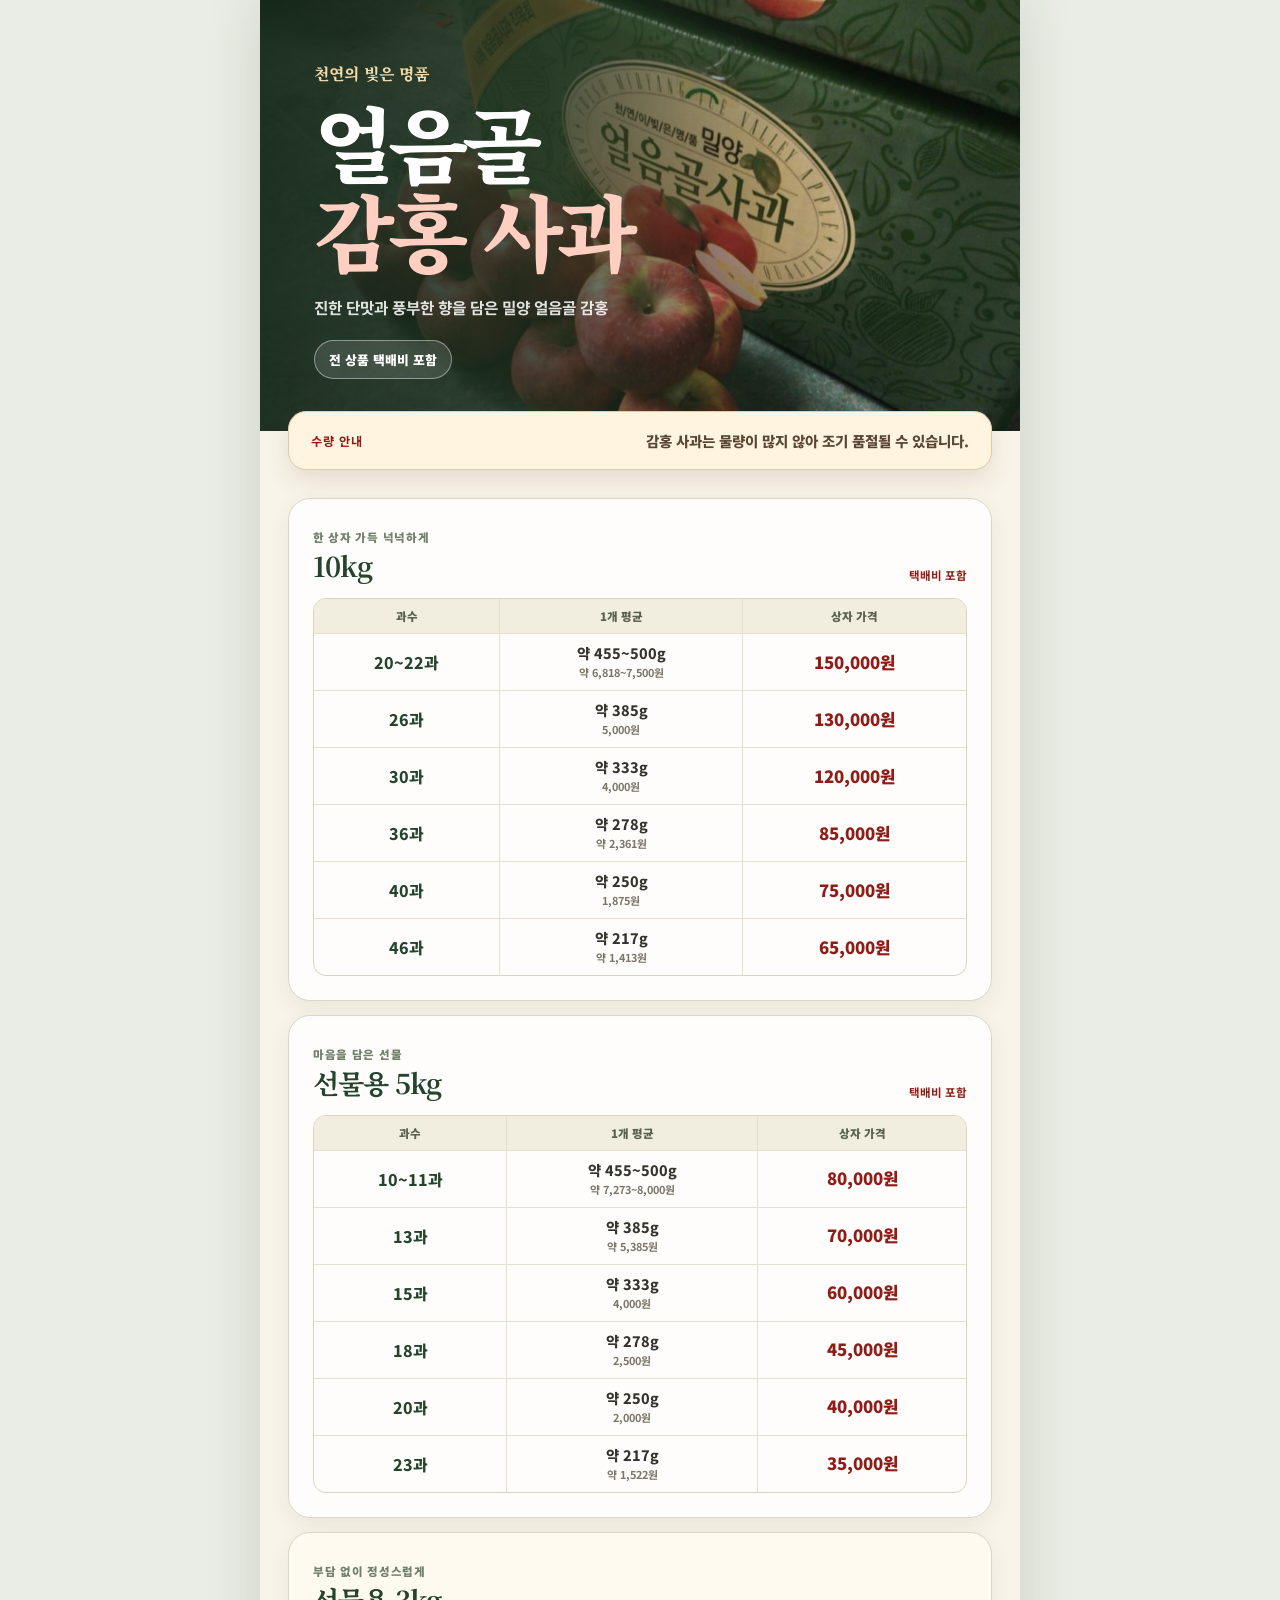
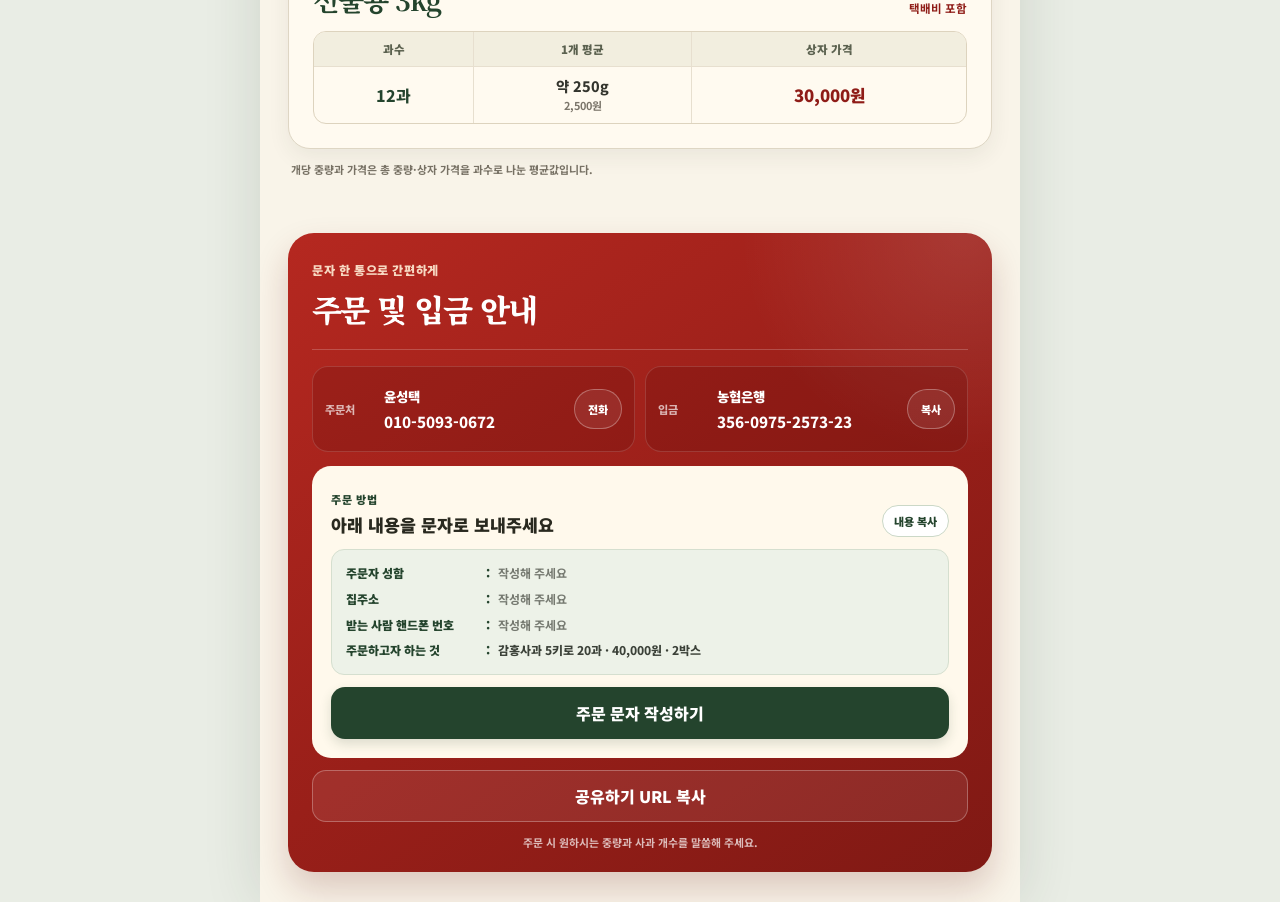
==== commit 67d93e9e: "Build Gamhong apple price catalog" ====
--- a/index.html
+++ b/index.html
@@ -6,24 +6,92 @@
     <meta name="theme-color" content="#31563a" />
     <meta
       name="description"
-      content="밀양 얼음골 홍로 사과 가격표입니다. 가정용 10kg, 선물용 5kg 가격과 주문 정보를 확인하세요."
+      content="밀양 얼음골 감홍 사과 가격표입니다. 10kg, 선물용 5kg·3kg 가격과 주문 정보를 확인하세요."
     />
-    <title>얼음골 사과 · 홍로 가격표</title>
+    <meta property="og:type" content="website" />
+    <meta property="og:title" content="얼음골 사과 · 감홍 가격표" />
+    <meta property="og:description" content="10kg · 선물용 5kg·3kg / 택배비 포함" />
+    <meta property="og:url" content="https://dev-wonny.github.io/eoreumgol-apple/?v=20261009-gamhong" />
+    <meta property="og:image" content="https://dev-wonny.github.io/eoreumgol-apple/apple-preview-20260915.png" />
+    <meta property="og:image:width" content="1080" />
+    <meta property="og:image:height" content="584" />
+    <title>얼음골 사과 · 감홍 가격표</title>
     <link rel="preconnect" href="https://fonts.googleapis.com" />
     <link rel="preconnect" href="https://fonts.gstatic.com" crossorigin />
     <link
       href="https://fonts.googleapis.com/css2?family=Noto+Sans+KR:wght@500;600;700;800;900&family=Noto+Serif+KR:wght@700;800;900&display=swap"
       rel="stylesheet"
     />
-    <link rel="stylesheet" href="styles.css?v=20260901-5" />
+    <link rel="stylesheet" href="styles.css?v=20261009-gamhong" />
   </head>
   <body>
     <main>
-      <section class="poster" aria-label="얼음골 사과 상품 및 가격 안내">
-        <img
-          src="./poster2.png"
-          alt="얼음골 사과 홍로 상품 안내. 가정용 10kg과 선물용 5kg 가격표, 9월 15일 배송 시작 안내"
-        />
+      <section class="catalog" aria-labelledby="page-title">
+        <header class="catalog-hero">
+          <img class="hero-photo" src="./apple-box.png" alt="빨간 얼음골 사과와 초록색 사과 상자" />
+          <div class="hero-shade"></div>
+          <div class="hero-copy">
+            <p class="hero-kicker">천연의 빛은 명품</p>
+            <h1 id="page-title">얼음골<br /><span>감홍 사과</span></h1>
+            <p class="hero-description">진한 단맛과 풍부한 향을 담은 밀양 얼음골 감홍</p>
+            <div class="delivery-pill">전 상품 택배비 포함</div>
+          </div>
+        </header>
+
+        <div class="stock-alert" role="note">
+          <strong>수량 안내</strong>
+          <span>감홍 사과는 물량이 많지 않아 조기 품절될 수 있습니다.</span>
+        </div>
+
+        <div class="price-board">
+          <section class="price-group" aria-labelledby="price-10kg">
+            <div class="price-heading">
+              <div><span>한 상자 가득 넉넉하게</span><h2 id="price-10kg">10kg</h2></div>
+              <b>택배비 포함</b>
+            </div>
+            <table>
+              <thead><tr><th>과수</th><th>1개 평균</th><th>상자 가격</th></tr></thead>
+              <tbody>
+                <tr><td>20~22과</td><td>약 455~500g<br /><small>약 6,818~7,500원</small></td><td>150,000원</td></tr>
+                <tr><td>26과</td><td>약 385g<br /><small>5,000원</small></td><td>130,000원</td></tr>
+                <tr><td>30과</td><td>약 333g<br /><small>4,000원</small></td><td>120,000원</td></tr>
+                <tr><td>36과</td><td>약 278g<br /><small>약 2,361원</small></td><td>85,000원</td></tr>
+                <tr><td>40과</td><td>약 250g<br /><small>1,875원</small></td><td>75,000원</td></tr>
+                <tr><td>46과</td><td>약 217g<br /><small>약 1,413원</small></td><td>65,000원</td></tr>
+              </tbody>
+            </table>
+          </section>
+
+          <section class="price-group" aria-labelledby="price-5kg">
+            <div class="price-heading">
+              <div><span>마음을 담은 선물</span><h2 id="price-5kg">선물용 5kg</h2></div>
+              <b>택배비 포함</b>
+            </div>
+            <table>
+              <thead><tr><th>과수</th><th>1개 평균</th><th>상자 가격</th></tr></thead>
+              <tbody>
+                <tr><td>10~11과</td><td>약 455~500g<br /><small>약 7,273~8,000원</small></td><td>80,000원</td></tr>
+                <tr><td>13과</td><td>약 385g<br /><small>약 5,385원</small></td><td>70,000원</td></tr>
+                <tr><td>15과</td><td>약 333g<br /><small>4,000원</small></td><td>60,000원</td></tr>
+                <tr><td>18과</td><td>약 278g<br /><small>2,500원</small></td><td>45,000원</td></tr>
+                <tr><td>20과</td><td>약 250g<br /><small>2,000원</small></td><td>40,000원</td></tr>
+                <tr><td>23과</td><td>약 217g<br /><small>약 1,522원</small></td><td>35,000원</td></tr>
+              </tbody>
+            </table>
+          </section>
+
+          <section class="price-group price-group-small" aria-labelledby="price-3kg">
+            <div class="price-heading">
+              <div><span>부담 없이 정성스럽게</span><h2 id="price-3kg">선물용 3kg</h2></div>
+              <b>택배비 포함</b>
+            </div>
+            <table>
+              <thead><tr><th>과수</th><th>1개 평균</th><th>상자 가격</th></tr></thead>
+              <tbody><tr><td>12과</td><td>약 250g<br /><small>2,500원</small></td><td>30,000원</td></tr></tbody>
+            </table>
+          </section>
+          <p class="price-note">개당 중량과 가격은 총 중량·상자 가격을 과수로 나눈 평균값입니다.</p>
+        </div>
       </section>
       <section class="order-card" aria-labelledby="order-title">
         <div class="order-title-wrap">
@@ -82,7 +150,7 @@
             </p>
             <p class="example">
               <span>주문하고자 하는 것</span><strong>:</strong
-              ><em>홍로사과 5키로 20과 · 40,000원 · 2박스</em>
+              ><em>감홍사과 5키로 20과 · 40,000원 · 2박스</em>
             </p>
           </div>
           <a class="sms-button" id="smsButton" href="sms:01050930672"
@@ -98,6 +166,6 @@
       </section>
     </main>
     <div class="toast" role="status" aria-live="polite"></div>
-    <script src="script.js?v=20260901-5"></script>
+    <script src="script.js?v=20261009-gamhong"></script>
   </body>
 </html>
--- a/styles.css
+++ b/styles.css
@@ -26,8 +26,144 @@
   box-shadow: 0 0 54px rgba(46, 58, 43, .14);
 }
 
-.poster { margin: 0; padding: 0; background: #fbf4e7; }
-.poster img { display: block; width: 100%; height: auto; }
+.catalog { padding-bottom: 8px; background: #f9f4e9; }
+
+.catalog-hero {
+  position: relative;
+  min-height: 430px;
+  overflow: hidden;
+  isolation: isolate;
+  background: var(--green-deep);
+}
+.hero-photo {
+  position: absolute;
+  inset: 0;
+  width: 100%;
+  height: 100%;
+  object-fit: cover;
+  object-position: 56% center;
+  z-index: -2;
+}
+.hero-shade {
+  position: absolute;
+  inset: 0;
+  z-index: -1;
+  background: linear-gradient(90deg, rgba(20, 40, 25, .95) 0%, rgba(28, 49, 30, .78) 38%, rgba(25, 40, 24, .08) 78%);
+}
+.hero-copy {
+  width: min(58%, 410px);
+  padding: 62px 0 52px 54px;
+  color: #fff;
+}
+.hero-kicker {
+  margin: 0 0 12px;
+  color: #f4dba9;
+  font-family: "Noto Serif KR", serif;
+  font-size: 1rem;
+  font-weight: 800;
+}
+.catalog h1 {
+  margin: 0;
+  font-family: "Noto Serif KR", serif;
+  font-size: clamp(3.3rem, 8vw, 5.2rem);
+  font-weight: 900;
+  line-height: 1.06;
+  letter-spacing: -.07em;
+}
+.catalog h1 span { color: #ffcfc2; }
+.hero-description {
+  max-width: 320px;
+  margin: 22px 0 20px;
+  color: rgba(255,255,255,.86);
+  font-size: .98rem;
+  font-weight: 700;
+  line-height: 1.6;
+}
+.delivery-pill {
+  display: inline-flex;
+  padding: 9px 14px;
+  border: 1px solid rgba(255,255,255,.42);
+  border-radius: 999px;
+  background: rgba(255,255,255,.12);
+  font-size: .8rem;
+  font-weight: 900;
+}
+.stock-alert {
+  display: flex;
+  margin: -20px 28px 0;
+  padding: 18px 22px;
+  position: relative;
+  z-index: 2;
+  align-items: center;
+  justify-content: space-between;
+  gap: 18px;
+  border: 1px solid #e6c9a7;
+  border-radius: 18px;
+  background: #fff4df;
+  box-shadow: 0 10px 24px rgba(66, 54, 31, .12);
+}
+.stock-alert strong { flex: none; color: var(--red-deep); font-size: .76rem; letter-spacing: .08em; }
+.stock-alert span { color: #594633; font-size: .91rem; font-weight: 800; text-align: right; }
+
+.price-board { padding: 28px; }
+.price-group {
+  padding: 24px;
+  border: 1px solid #ded6c4;
+  border-radius: 22px;
+  background: rgba(255,255,255,.82);
+  box-shadow: 0 8px 22px rgba(45, 61, 42, .07);
+}
+.price-group + .price-group { margin-top: 14px; }
+.price-heading {
+  display: flex;
+  margin-bottom: 15px;
+  align-items: flex-end;
+  justify-content: space-between;
+  gap: 16px;
+}
+.price-heading span { color: #71816c; font-size: .72rem; font-weight: 900; letter-spacing: .06em; }
+.price-heading h2 {
+  margin: 3px 0 0;
+  color: var(--green-deep);
+  font-family: "Noto Serif KR", serif;
+  font-size: 1.7rem;
+  line-height: 1.2;
+  letter-spacing: -.04em;
+}
+.price-heading b { flex: none; color: var(--red-deep); font-size: .72rem; }
+.price-group table {
+  width: 100%;
+  border-collapse: separate;
+  border-spacing: 0;
+  overflow: hidden;
+  border: 1px solid #ddd3be;
+  border-radius: 13px;
+  font-variant-numeric: tabular-nums;
+}
+.price-group th {
+  padding: 9px 8px;
+  color: #5b614f;
+  background: #f2eedf;
+  font-size: .72rem;
+  font-weight: 900;
+  text-align: center;
+}
+.price-group td {
+  padding: 10px 8px;
+  border-top: 1px solid #e7dfcf;
+  color: #33342d;
+  font-size: .9rem;
+  font-weight: 800;
+  line-height: 1.25;
+  text-align: center;
+}
+.price-group td + td,
+.price-group th + th { border-left: 1px solid #e7dfcf; }
+.price-group td:first-child { color: var(--green-deep); font-size: 1rem; }
+.price-group td:last-child { color: var(--red-deep); font-size: 1.05rem; font-weight: 900; white-space: nowrap; }
+.price-group td small { color: #7b756a; font-size: .68rem; font-weight: 700; }
+.price-group-small { background: #fffaf0; }
+.price-note { margin: 12px 3px 0; color: #777164; font-size: .68rem; font-weight: 700; }
 
 .order-card {
   margin: 20px 28px 30px;
@@ -234,6 +370,22 @@
 a:focus-visible { outline: 3px solid rgba(255,255,255,.85); outline-offset: 3px; }
 
 @media (max-width: 600px) {
+  .catalog-hero { min-height: 390px; }
+  .hero-photo { object-position: 61% center; }
+  .hero-shade { background: linear-gradient(90deg, rgba(20, 40, 25, .94) 0%, rgba(28, 49, 30, .66) 48%, rgba(25, 40, 24, .05) 86%); }
+  .hero-copy { width: 72%; padding: 45px 0 40px 24px; }
+  .catalog h1 { font-size: clamp(2.9rem, 14vw, 4rem); }
+  .hero-description { max-width: 235px; font-size: .84rem; }
+  .stock-alert { margin: -18px 14px 0; padding: 16px; align-items: flex-start; flex-direction: column; gap: 5px; }
+  .stock-alert span { font-size: .83rem; text-align: left; }
+  .price-board { padding: 20px 14px 8px; }
+  .price-group { padding: 17px 12px; border-radius: 18px; }
+  .price-heading h2 { font-size: 1.45rem; }
+  .price-group th { padding: 8px 4px; font-size: .66rem; }
+  .price-group td { padding: 9px 4px; font-size: .75rem; }
+  .price-group td:first-child { font-size: .87rem; }
+  .price-group td:last-child { font-size: .87rem; }
+  .price-group td small { font-size: .59rem; }
   .order-card { margin: 12px 14px 24px; padding: 23px 16px 18px; border-radius: 22px; }
   .order-grid { grid-template-columns: 1fr; }
   .order-method { padding: 16px; }
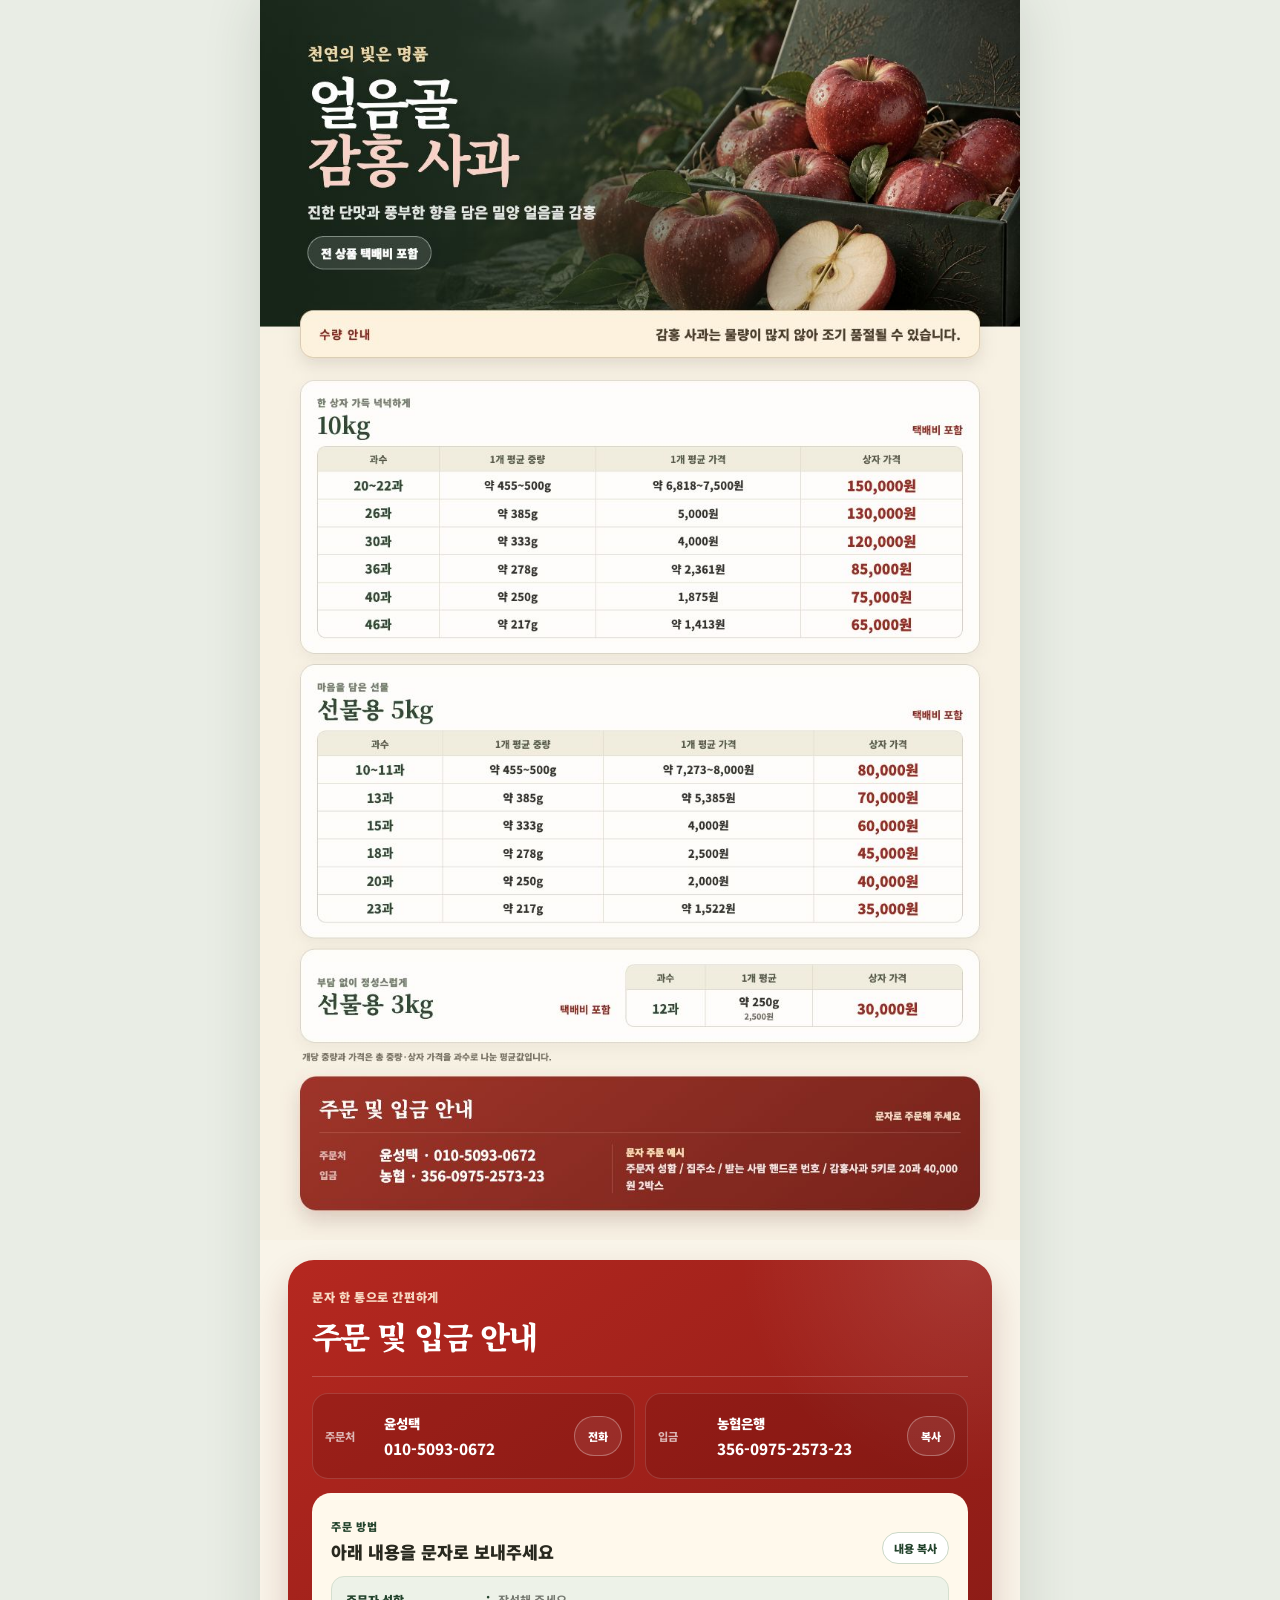
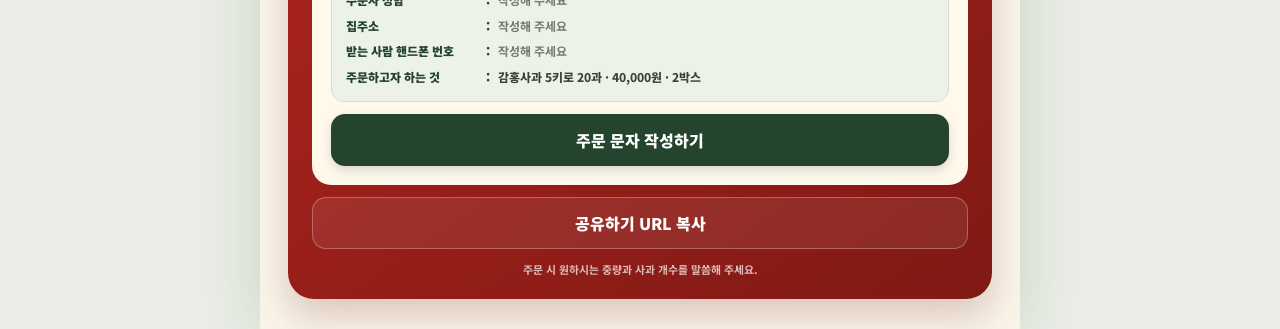
==== commit 354bf25f: "Add shareable Gamhong price poster" ====
--- a/index.html
+++ b/index.html
@@ -11,10 +11,10 @@
     <meta property="og:type" content="website" />
     <meta property="og:title" content="얼음골 사과 · 감홍 가격표" />
     <meta property="og:description" content="10kg · 선물용 5kg·3kg / 택배비 포함" />
-    <meta property="og:url" content="https://dev-wonny.github.io/eoreumgol-apple/?v=20261009-gamhong" />
-    <meta property="og:image" content="https://dev-wonny.github.io/eoreumgol-apple/apple-preview-20260915.png" />
-    <meta property="og:image:width" content="1080" />
-    <meta property="og:image:height" content="584" />
+    <meta property="og:url" content="https://dev-wonny.github.io/eoreumgol-apple/?v=20261009-gamhong-poster" />
+    <meta property="og:image" content="https://dev-wonny.github.io/eoreumgol-apple/poster-gamhong.png" />
+    <meta property="og:image:width" content="1024" />
+    <meta property="og:image:height" content="1671" />
     <title>얼음골 사과 · 감홍 가격표</title>
     <link rel="preconnect" href="https://fonts.googleapis.com" />
     <link rel="preconnect" href="https://fonts.gstatic.com" crossorigin />
@@ -26,72 +26,11 @@
   </head>
   <body>
     <main>
-      <section class="catalog" aria-labelledby="page-title">
-        <header class="catalog-hero">
-          <img class="hero-photo" src="./apple-box.png" alt="빨간 얼음골 사과와 초록색 사과 상자" />
-          <div class="hero-shade"></div>
-          <div class="hero-copy">
-            <p class="hero-kicker">천연의 빛은 명품</p>
-            <h1 id="page-title">얼음골<br /><span>감홍 사과</span></h1>
-            <p class="hero-description">진한 단맛과 풍부한 향을 담은 밀양 얼음골 감홍</p>
-            <div class="delivery-pill">전 상품 택배비 포함</div>
-          </div>
-        </header>
-
-        <div class="stock-alert" role="note">
-          <strong>수량 안내</strong>
-          <span>감홍 사과는 물량이 많지 않아 조기 품절될 수 있습니다.</span>
-        </div>
-
-        <div class="price-board">
-          <section class="price-group" aria-labelledby="price-10kg">
-            <div class="price-heading">
-              <div><span>한 상자 가득 넉넉하게</span><h2 id="price-10kg">10kg</h2></div>
-              <b>택배비 포함</b>
-            </div>
-            <table>
-              <thead><tr><th>과수</th><th>1개 평균</th><th>상자 가격</th></tr></thead>
-              <tbody>
-                <tr><td>20~22과</td><td>약 455~500g<br /><small>약 6,818~7,500원</small></td><td>150,000원</td></tr>
-                <tr><td>26과</td><td>약 385g<br /><small>5,000원</small></td><td>130,000원</td></tr>
-                <tr><td>30과</td><td>약 333g<br /><small>4,000원</small></td><td>120,000원</td></tr>
-                <tr><td>36과</td><td>약 278g<br /><small>약 2,361원</small></td><td>85,000원</td></tr>
-                <tr><td>40과</td><td>약 250g<br /><small>1,875원</small></td><td>75,000원</td></tr>
-                <tr><td>46과</td><td>약 217g<br /><small>약 1,413원</small></td><td>65,000원</td></tr>
-              </tbody>
-            </table>
-          </section>
-
-          <section class="price-group" aria-labelledby="price-5kg">
-            <div class="price-heading">
-              <div><span>마음을 담은 선물</span><h2 id="price-5kg">선물용 5kg</h2></div>
-              <b>택배비 포함</b>
-            </div>
-            <table>
-              <thead><tr><th>과수</th><th>1개 평균</th><th>상자 가격</th></tr></thead>
-              <tbody>
-                <tr><td>10~11과</td><td>약 455~500g<br /><small>약 7,273~8,000원</small></td><td>80,000원</td></tr>
-                <tr><td>13과</td><td>약 385g<br /><small>약 5,385원</small></td><td>70,000원</td></tr>
-                <tr><td>15과</td><td>약 333g<br /><small>4,000원</small></td><td>60,000원</td></tr>
-                <tr><td>18과</td><td>약 278g<br /><small>2,500원</small></td><td>45,000원</td></tr>
-                <tr><td>20과</td><td>약 250g<br /><small>2,000원</small></td><td>40,000원</td></tr>
-                <tr><td>23과</td><td>약 217g<br /><small>약 1,522원</small></td><td>35,000원</td></tr>
-              </tbody>
-            </table>
-          </section>
-
-          <section class="price-group price-group-small" aria-labelledby="price-3kg">
-            <div class="price-heading">
-              <div><span>부담 없이 정성스럽게</span><h2 id="price-3kg">선물용 3kg</h2></div>
-              <b>택배비 포함</b>
-            </div>
-            <table>
-              <thead><tr><th>과수</th><th>1개 평균</th><th>상자 가격</th></tr></thead>
-              <tbody><tr><td>12과</td><td>약 250g<br /><small>2,500원</small></td><td>30,000원</td></tr></tbody>
-            </table>
-          </section>
-          <p class="price-note">개당 중량과 가격은 총 중량·상자 가격을 과수로 나눈 평균값입니다.</p>
-        </div>
+      <section class="poster" aria-label="얼음골 감홍 사과 가격표">
+        <img
+          src="./poster-gamhong.png"
+          alt="얼음골 감홍 사과 가격표. 택배비 포함 10kg는 20~22과 15만원, 26과 13만원, 30과 12만원, 36과 8만5천원, 40과 7만5천원, 46과 6만5천원. 선물용 5kg는 10~11과 8만원, 13과 7만원, 15과 6만원, 18과 4만5천원, 20과 4만원, 23과 3만5천원. 선물용 3kg 12과는 3만원."
+        />
       </section>
       <section class="order-card" aria-labelledby="order-title">
         <div class="order-title-wrap">
--- a/styles.css
+++ b/styles.css
@@ -24,6 +24,16 @@
   overflow: hidden;
   background: #f9f4e9;
   box-shadow: 0 0 54px rgba(46, 58, 43, .14);
+}
+
+.poster {
+  background: #f9f4e9;
+}
+
+.poster img {
+  display: block;
+  width: 100%;
+  height: auto;
 }
 
 .catalog { padding-bottom: 8px; background: #f9f4e9; }
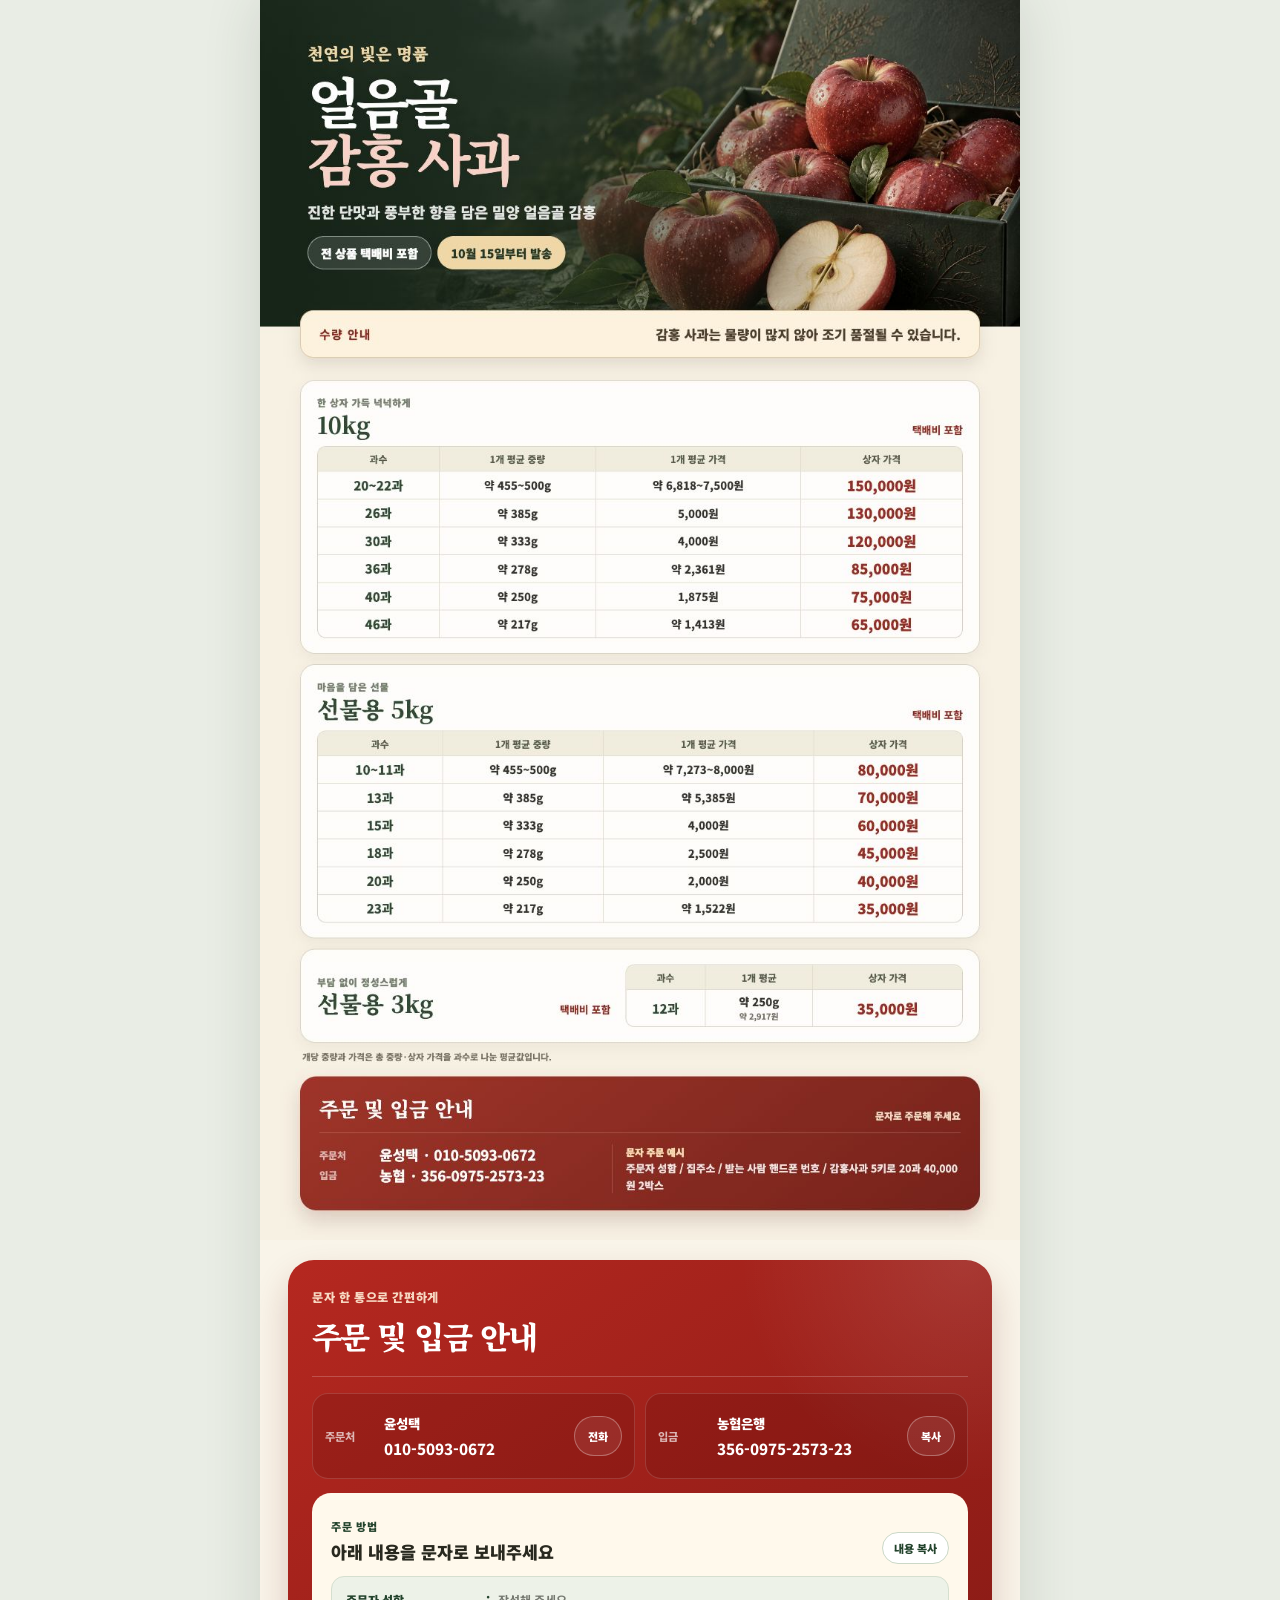
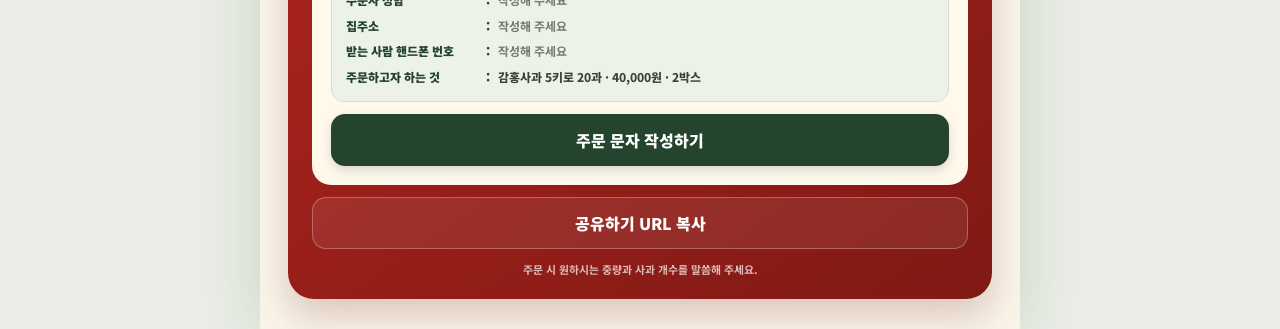
==== commit 45e5d956: "Update 3kg price and shipping date" ====
--- a/index.html
+++ b/index.html
@@ -6,13 +6,13 @@
     <meta name="theme-color" content="#31563a" />
     <meta
       name="description"
-      content="밀양 얼음골 감홍 사과 가격표입니다. 10kg, 선물용 5kg·3kg 가격과 주문 정보를 확인하세요."
+      content="밀양 얼음골 감홍 사과 가격표입니다. 10kg, 선물용 5kg·3kg 가격과 주문 정보를 확인하세요. 택배는 10월 15일부터 발송합니다."
     />
     <meta property="og:type" content="website" />
     <meta property="og:title" content="얼음골 사과 · 감홍 가격표" />
-    <meta property="og:description" content="10kg · 선물용 5kg·3kg / 택배비 포함" />
-    <meta property="og:url" content="https://dev-wonny.github.io/eoreumgol-apple/?v=20261009-gamhong-poster" />
-    <meta property="og:image" content="https://dev-wonny.github.io/eoreumgol-apple/poster-gamhong.png" />
+    <meta property="og:description" content="10kg · 선물용 5kg·3kg / 택배비 포함 / 10월 15일부터 발송" />
+    <meta property="og:url" content="https://dev-wonny.github.io/eoreumgol-apple/?v=20261009-gamhong-1015" />
+    <meta property="og:image" content="https://dev-wonny.github.io/eoreumgol-apple/poster-gamhong.png?v=20261009-1015" />
     <meta property="og:image:width" content="1024" />
     <meta property="og:image:height" content="1671" />
     <title>얼음골 사과 · 감홍 가격표</title>
@@ -28,8 +28,8 @@
     <main>
       <section class="poster" aria-label="얼음골 감홍 사과 가격표">
         <img
-          src="./poster-gamhong.png"
-          alt="얼음골 감홍 사과 가격표. 택배비 포함 10kg는 20~22과 15만원, 26과 13만원, 30과 12만원, 36과 8만5천원, 40과 7만5천원, 46과 6만5천원. 선물용 5kg는 10~11과 8만원, 13과 7만원, 15과 6만원, 18과 4만5천원, 20과 4만원, 23과 3만5천원. 선물용 3kg 12과는 3만원."
+          src="./poster-gamhong.png?v=20261009-1015"
+          alt="얼음골 감홍 사과 가격표. 택배는 10월 15일부터 발송. 택배비 포함 10kg는 20~22과 15만원, 26과 13만원, 30과 12만원, 36과 8만5천원, 40과 7만5천원, 46과 6만5천원. 선물용 5kg는 10~11과 8만원, 13과 7만원, 15과 6만원, 18과 4만5천원, 20과 4만원, 23과 3만5천원. 선물용 3kg 12과는 3만5천원."
         />
       </section>
       <section class="order-card" aria-labelledby="order-title">
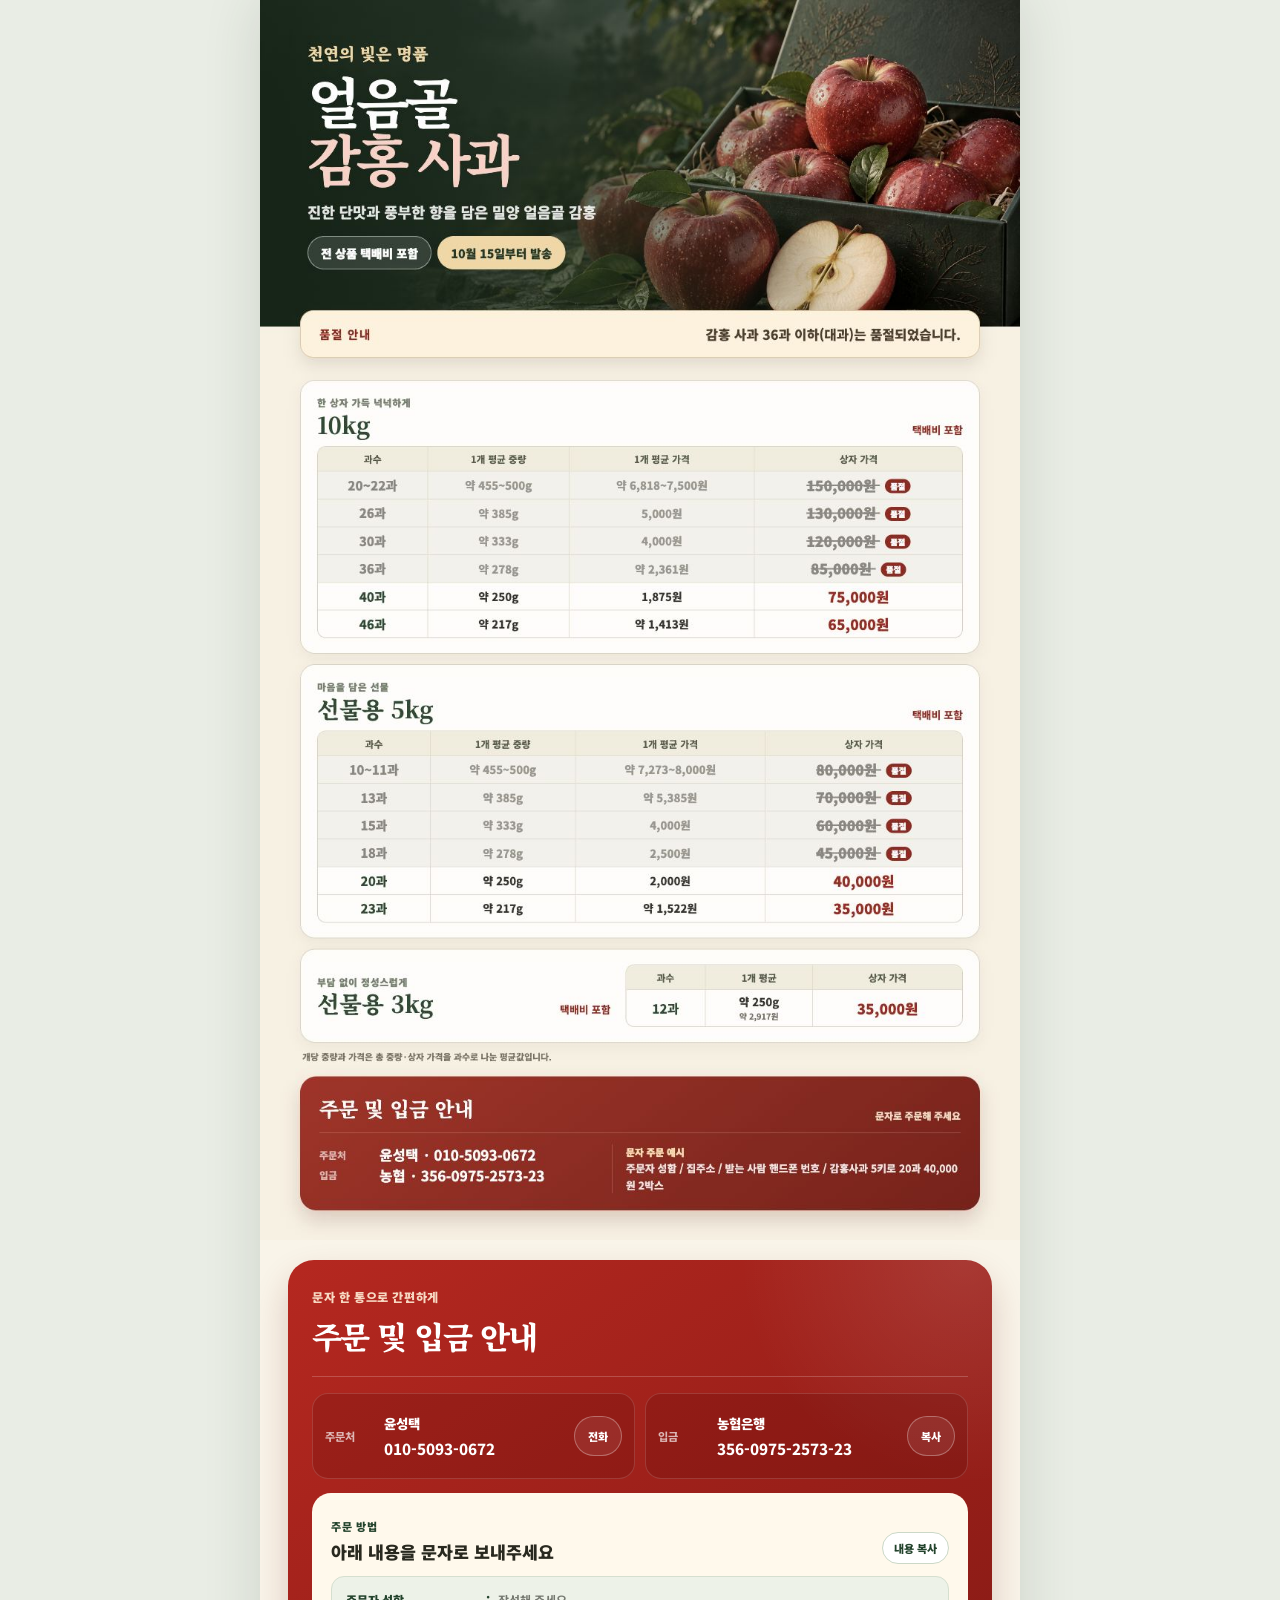
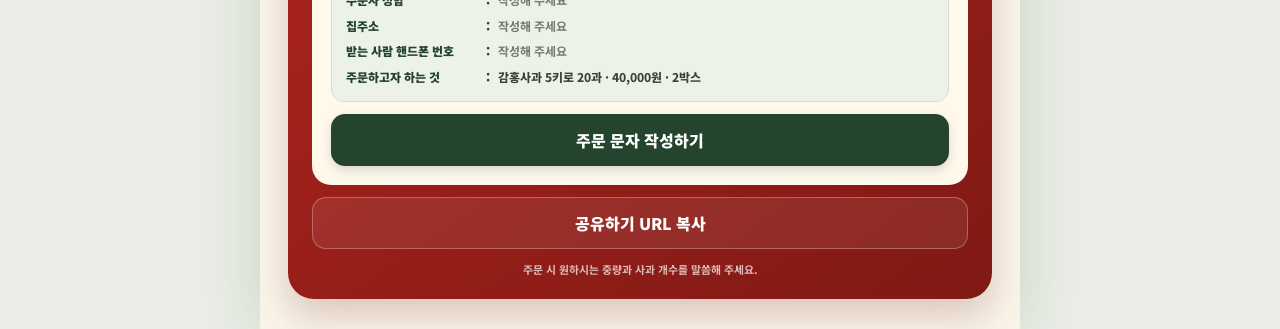
==== commit 5dcd2f99: "Mark large Gamhong apples sold out" ====
--- a/index.html
+++ b/index.html
@@ -6,13 +6,13 @@
     <meta name="theme-color" content="#31563a" />
     <meta
       name="description"
-      content="밀양 얼음골 감홍 사과 가격표입니다. 10kg, 선물용 5kg·3kg 가격과 주문 정보를 확인하세요. 택배는 10월 15일부터 발송합니다."
+      content="밀양 얼음골 감홍 사과 가격표입니다. 36과 이하 대과는 품절되었으며 택배는 10월 15일부터 발송합니다."
     />
     <meta property="og:type" content="website" />
     <meta property="og:title" content="얼음골 사과 · 감홍 가격표" />
-    <meta property="og:description" content="10kg · 선물용 5kg·3kg / 택배비 포함 / 10월 15일부터 발송" />
-    <meta property="og:url" content="https://dev-wonny.github.io/eoreumgol-apple/?v=20261009-gamhong-1015" />
-    <meta property="og:image" content="https://dev-wonny.github.io/eoreumgol-apple/poster-gamhong.png?v=20261009-1015" />
+    <meta property="og:description" content="36과 이하 대과 품절 / 택배비 포함 / 10월 15일부터 발송" />
+    <meta property="og:url" content="https://dev-wonny.github.io/eoreumgol-apple/?v=20261010-soldout36" />
+    <meta property="og:image" content="https://dev-wonny.github.io/eoreumgol-apple/poster-gamhong.png?v=20261010-soldout36" />
     <meta property="og:image:width" content="1024" />
     <meta property="og:image:height" content="1671" />
     <title>얼음골 사과 · 감홍 가격표</title>
@@ -28,8 +28,8 @@
     <main>
       <section class="poster" aria-label="얼음골 감홍 사과 가격표">
         <img
-          src="./poster-gamhong.png?v=20261009-1015"
-          alt="얼음골 감홍 사과 가격표. 택배는 10월 15일부터 발송. 택배비 포함 10kg는 20~22과 15만원, 26과 13만원, 30과 12만원, 36과 8만5천원, 40과 7만5천원, 46과 6만5천원. 선물용 5kg는 10~11과 8만원, 13과 7만원, 15과 6만원, 18과 4만5천원, 20과 4만원, 23과 3만5천원. 선물용 3kg 12과는 3만5천원."
+          src="./poster-gamhong.png?v=20261010-soldout36"
+          alt="얼음골 감홍 사과 가격표. 36과 이하 대과는 품절. 택배는 10월 15일부터 발송. 판매 가능한 상품은 10kg 40과 7만5천원과 46과 6만5천원, 선물용 5kg 20과 4만원과 23과 3만5천원, 선물용 3kg 12과 3만5천원."
         />
       </section>
       <section class="order-card" aria-labelledby="order-title">
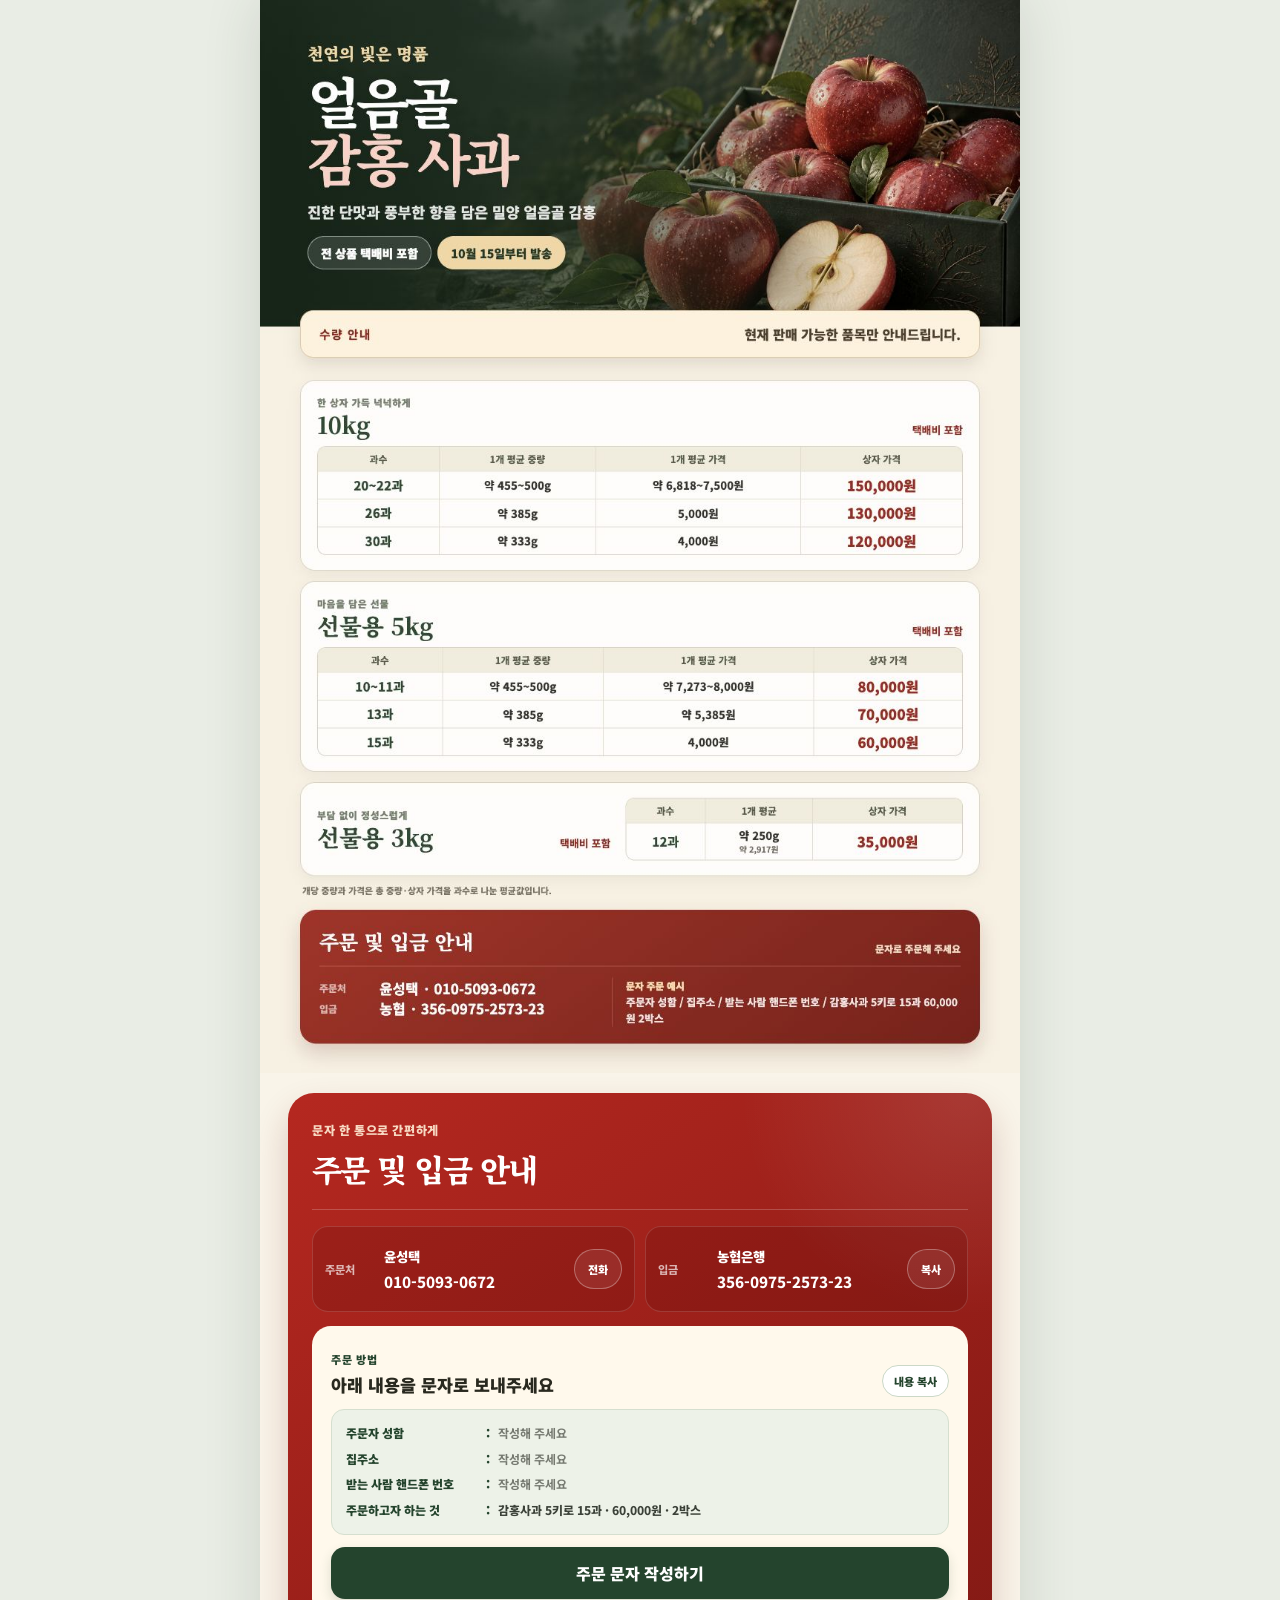
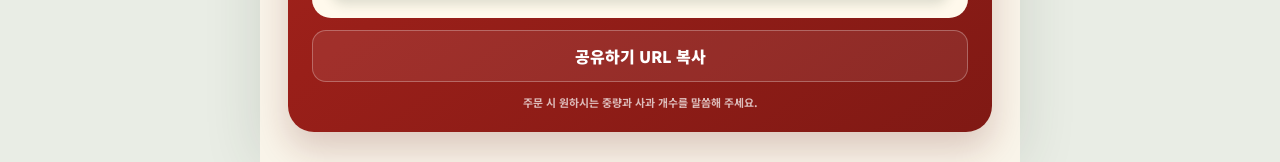
==== commit 50134fef: "Show remaining Gamhong apple inventory" ====
--- a/index.html
+++ b/index.html
@@ -6,15 +6,15 @@
     <meta name="theme-color" content="#31563a" />
     <meta
       name="description"
-      content="밀양 얼음골 감홍 사과 가격표입니다. 36과 이하 대과는 품절되었으며 택배는 10월 15일부터 발송합니다."
+      content="현재 판매 가능한 밀양 얼음골 감홍 사과 가격표입니다. 택배는 10월 15일부터 발송합니다."
     />
     <meta property="og:type" content="website" />
     <meta property="og:title" content="얼음골 사과 · 감홍 가격표" />
-    <meta property="og:description" content="36과 이하 대과 품절 / 택배비 포함 / 10월 15일부터 발송" />
-    <meta property="og:url" content="https://dev-wonny.github.io/eoreumgol-apple/?v=20261010-soldout36" />
-    <meta property="og:image" content="https://dev-wonny.github.io/eoreumgol-apple/poster-gamhong.png?v=20261010-soldout36" />
+    <meta property="og:description" content="현재 판매 가능 품목 / 택배비 포함 / 10월 15일부터 발송" />
+    <meta property="og:url" content="https://dev-wonny.github.io/eoreumgol-apple/?v=20261010-remaining" />
+    <meta property="og:image" content="https://dev-wonny.github.io/eoreumgol-apple/poster-gamhong.png?v=20261010-remaining" />
     <meta property="og:image:width" content="1024" />
-    <meta property="og:image:height" content="1671" />
+    <meta property="og:image:height" content="1446" />
     <title>얼음골 사과 · 감홍 가격표</title>
     <link rel="preconnect" href="https://fonts.googleapis.com" />
     <link rel="preconnect" href="https://fonts.gstatic.com" crossorigin />
@@ -28,8 +28,8 @@
     <main>
       <section class="poster" aria-label="얼음골 감홍 사과 가격표">
         <img
-          src="./poster-gamhong.png?v=20261010-soldout36"
-          alt="얼음골 감홍 사과 가격표. 36과 이하 대과는 품절. 택배는 10월 15일부터 발송. 판매 가능한 상품은 10kg 40과 7만5천원과 46과 6만5천원, 선물용 5kg 20과 4만원과 23과 3만5천원, 선물용 3kg 12과 3만5천원."
+          src="./poster-gamhong.png?v=20261010-remaining"
+          alt="현재 판매 가능한 얼음골 감홍 사과 가격표. 택배는 10월 15일부터 발송. 10kg는 20~22과 15만원, 26과 13만원, 30과 12만원. 선물용 5kg는 10~11과 8만원, 13과 7만원, 15과 6만원. 선물용 3kg 12과는 3만5천원."
         />
       </section>
       <section class="order-card" aria-labelledby="order-title">
@@ -89,7 +89,7 @@
             </p>
             <p class="example">
               <span>주문하고자 하는 것</span><strong>:</strong
-              ><em>감홍사과 5키로 20과 · 40,000원 · 2박스</em>
+              ><em>감홍사과 5키로 15과 · 60,000원 · 2박스</em>
             </p>
           </div>
           <a class="sms-button" id="smsButton" href="sms:01050930672"
